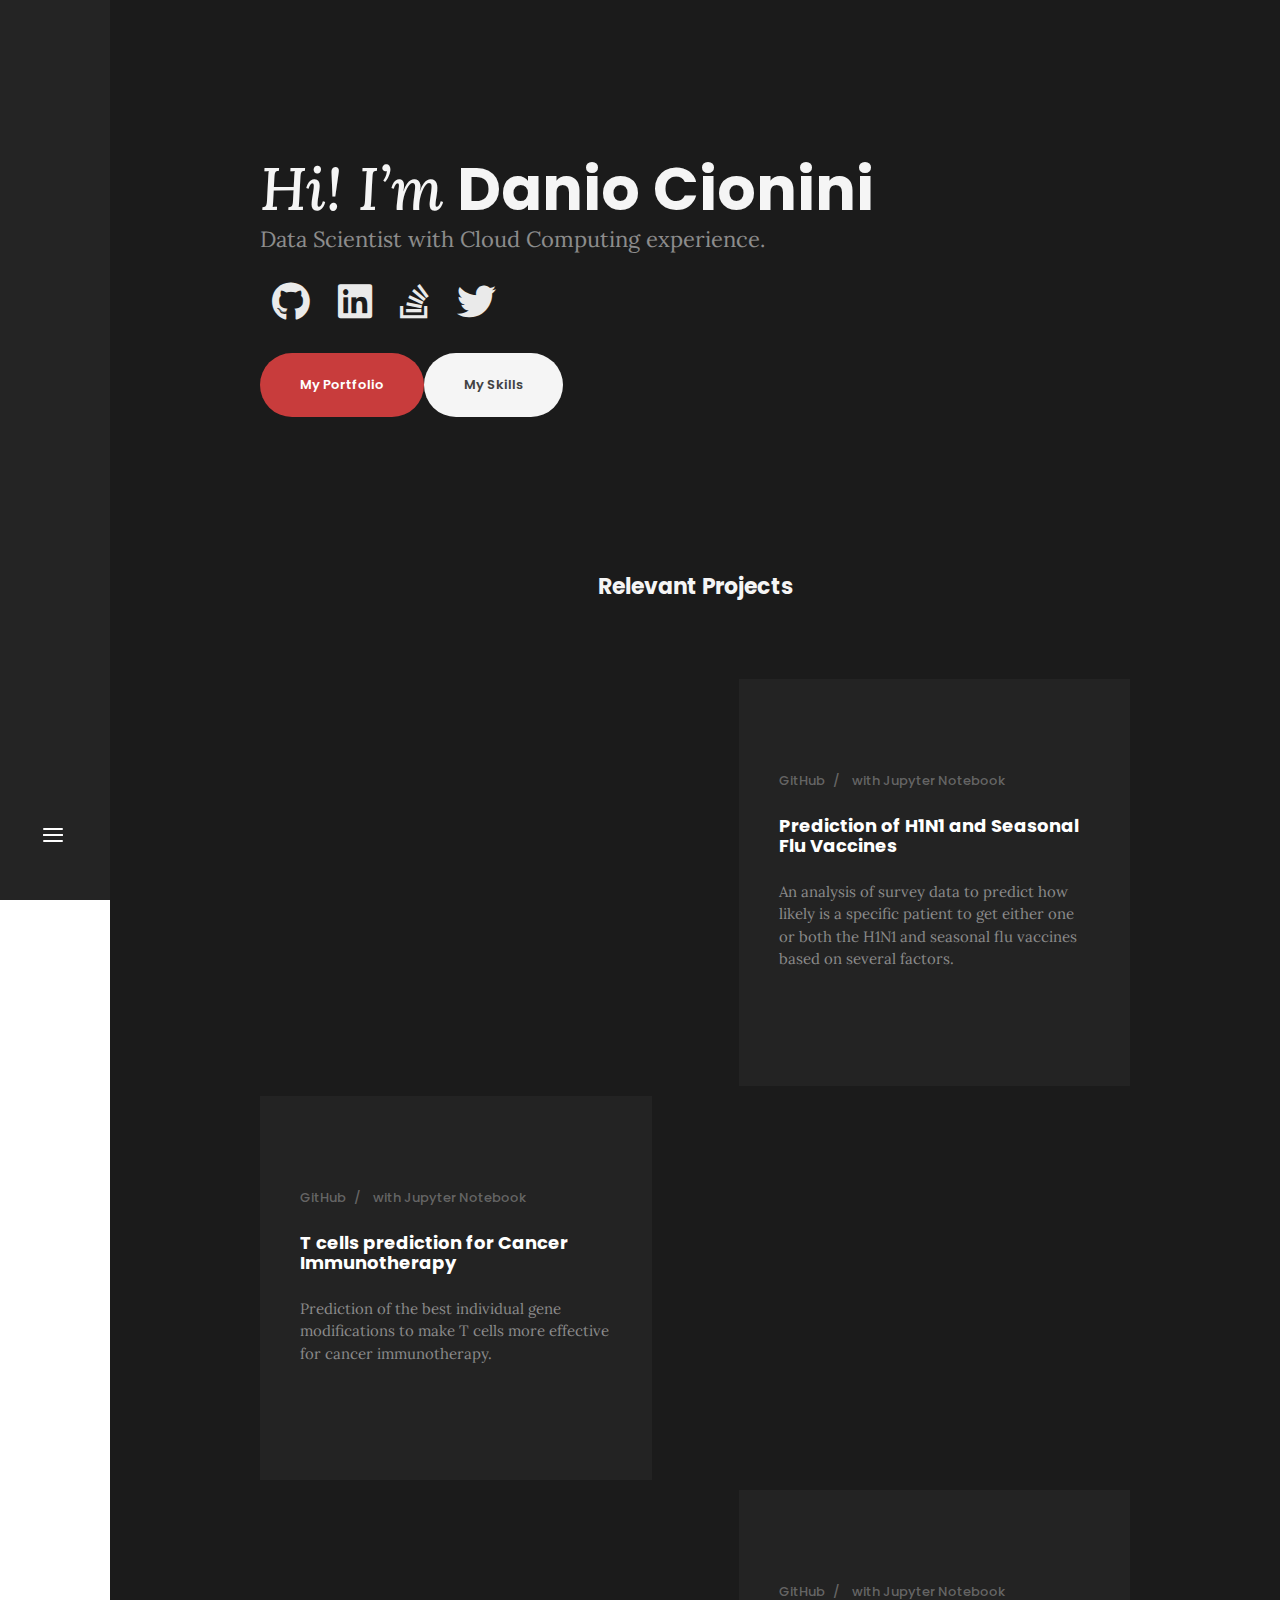
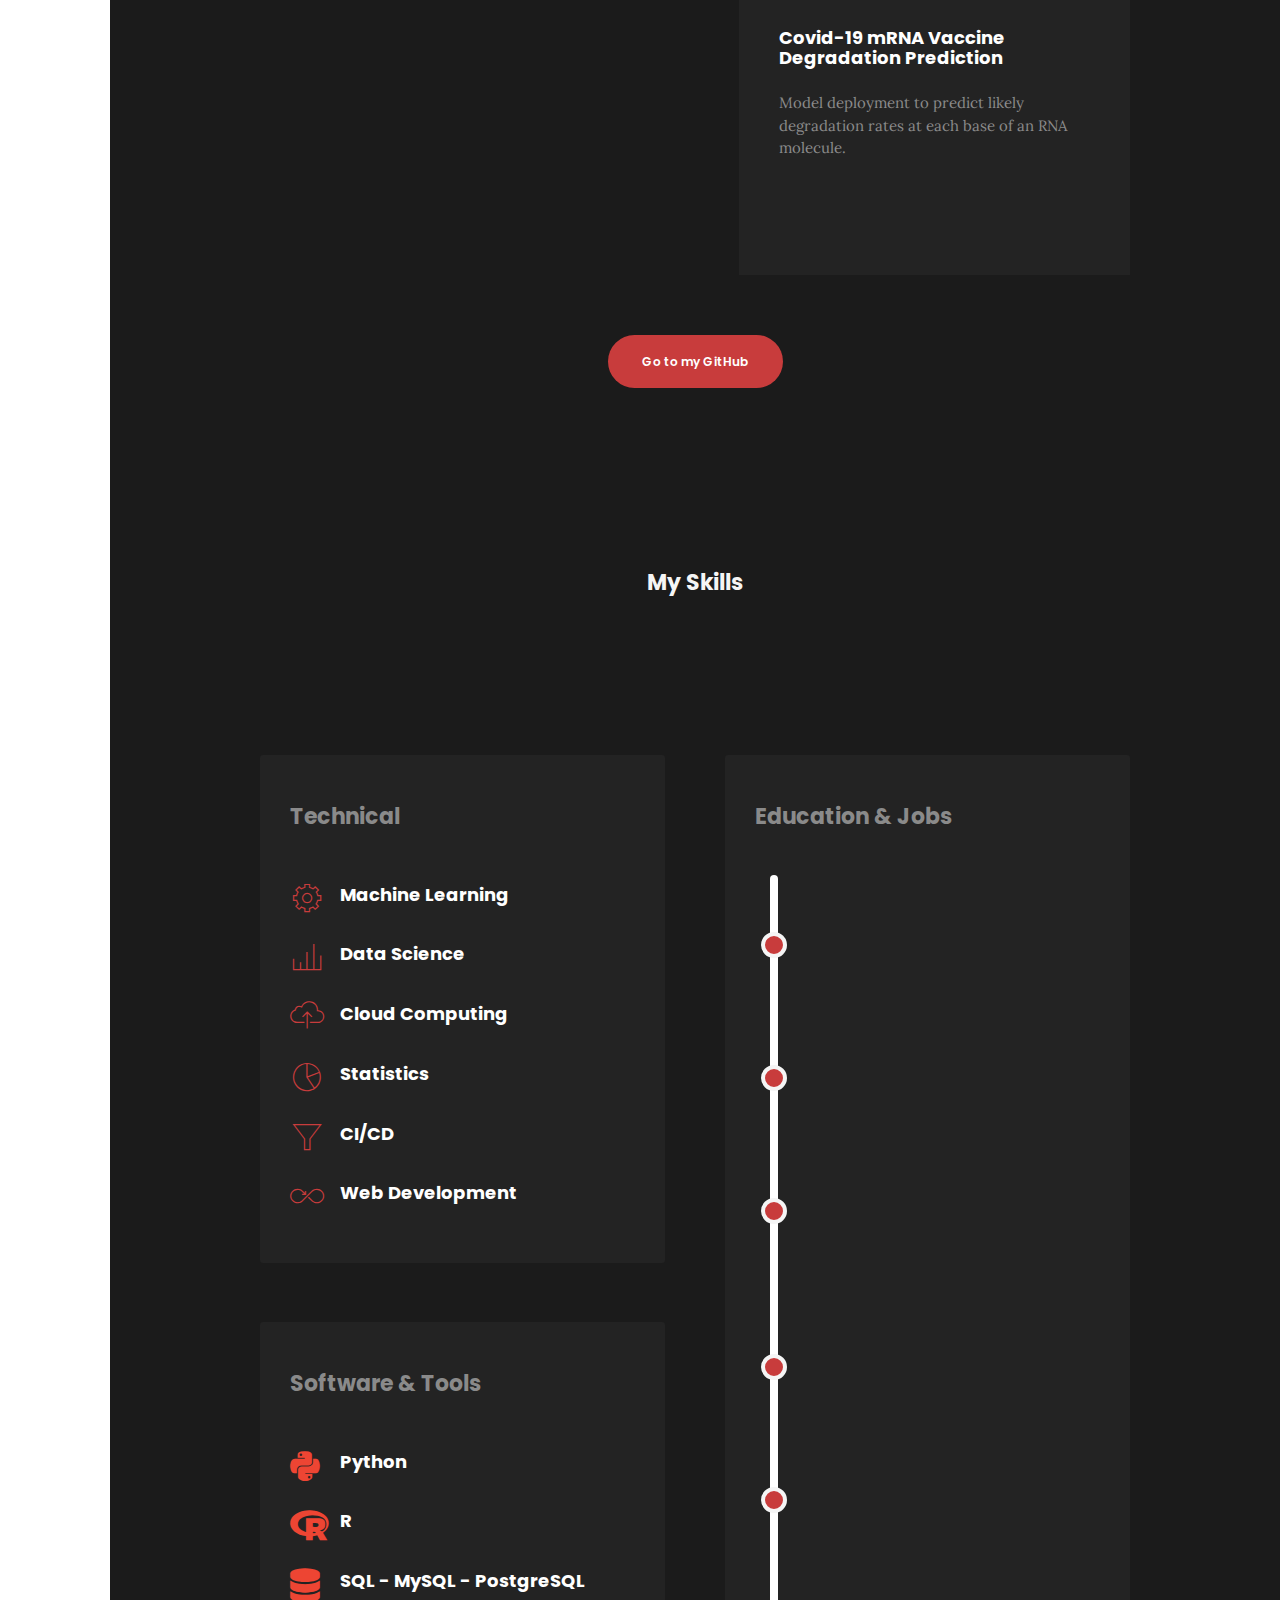
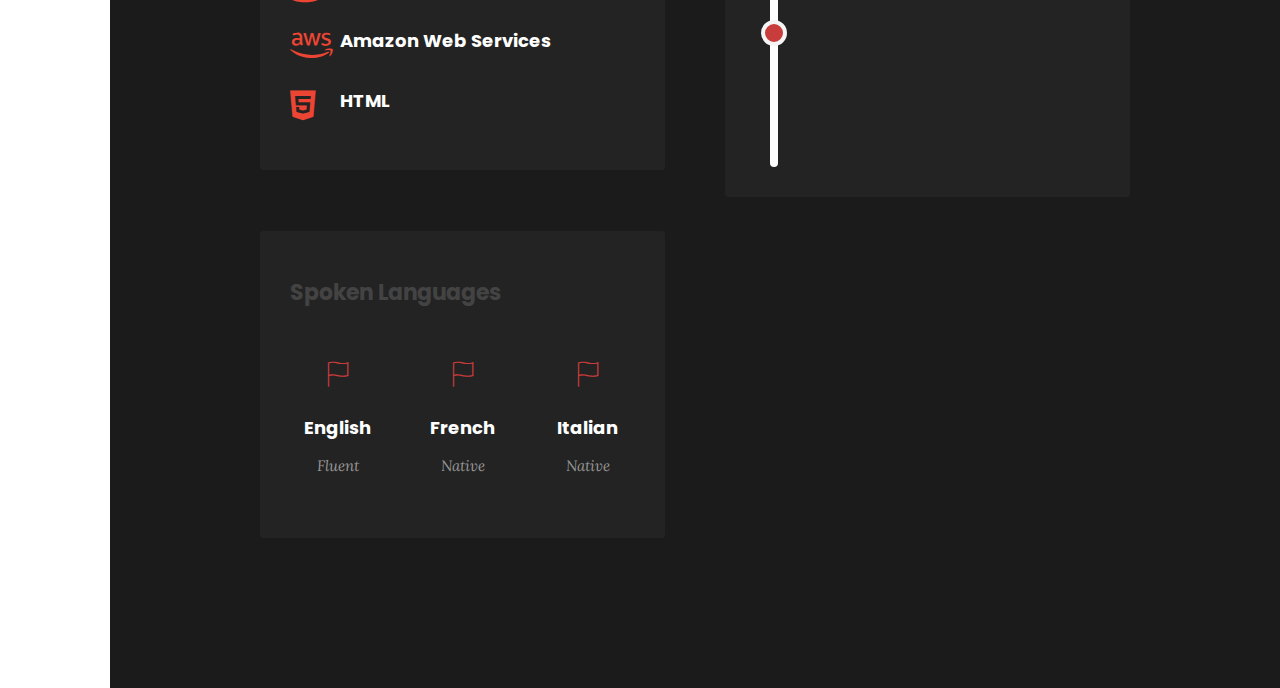
==== index.html @ ed3e4134 "Update index.html" ====
<!DOCTYPE html>
<html lang="en">
<head>

<!-- Meta -->
<meta http-equiv="Content-Type" content="text/html; charset=UTF-8" />
<meta name="viewport" content="width=device-width, initial-scale=1" />

<!-- Title -->
<title>Danio Cionini - Data Scientist Portfolio</title>

<!-- Favicons -->
<link rel="shortcut icon" href="https://cdn3.iconfinder.com/data/icons/linecons-free-vector-icons-pack/32/data-512.png">
<link rel="apple-touch-icon" href="https://cdn3.iconfinder.com/data/icons/linecons-free-vector-icons-pack/32/data-512.png">
<link rel="apple-touch-icon" sizes="76x76" href="https://cdn3.iconfinder.com/data/icons/linecons-free-vector-icons-pack/32/data-512.png">
<link rel="apple-touch-icon" sizes="120x120" href="https://cdn3.iconfinder.com/data/icons/linecons-free-vector-icons-pack/32/data-512.png">
<link rel="apple-touch-icon" sizes="152x152" href="https://cdn3.iconfinder.com/data/icons/linecons-free-vector-icons-pack/32/data-512.png">

<!-- Google Web Fonts -->
<link href="https://fonts.googleapis.com/css?family=Lora:400,400i%7CPoppins:300,400,500,600" rel="stylesheet">

<!-- CSS Styles -->
<link rel="stylesheet" href="assets/css/styles.css" />

<link rel="stylesheet" href="https://cdnjs.cloudflare.com/ajax/libs/font-awesome/6.2.0/css/all.css" />

<!-- CSS Theme -->
<link id="theme" rel="stylesheet" href="assets/css/themes/theme-serif-red.css" />

</head>

<body>

<!-- Loader -->
<div id="page-loader">
    <svg class="loader" width="32px" height="32px" viewBox="0 0 66 66" xmlns="http://www.w3.org/2000/svg"><circle class="circle" fill="none" stroke-width="5" stroke-linecap="round" cx="32" cy="32" r="32"></circle></svg>
</div>
<!-- Loader / End -->

<!-- Header -->
<header id="header" class="header-vertical collapsed dark">

    <!-- Photo -->
    <a href="index-collapsed-dark.html" class="photo">
        <img src="https://avatars.githubusercontent.com/u/85347335?v=4" alt="">
    </a>

    <!-- Navigation -->
    <nav id="main-menu">
        <ul class="nav nav-vertical">
            <li><a href="#latest-posts"><i class="pe-7s-copy-file"></i><span>Portfolio</span></a></li>
            <li><a href="#resume"><i class="pe-7s-ribbon"></i><span>Skills</span></a></li>
            <!-- <li><a href="#portfolio"><i class="pe-7s-monitor"></i><span>Certificates</span></a></li> -->
        </ul>
        <span class="selector"></span>
    </nav>

    <!-- Header Toggle -->
    <a href="#" id="header-toggle" class="nav-toggle"><span><span></span></span></a>

</header>
<!-- Header / End -->

<!-- Content -->
<div id="content">

    <!-- Section - Start -->
    <section id="start" class="section section-sm background-color bg-black">
        
        <div class="container container-custom mt-90" data-local-scroll>
            <h1 class="text-lg mb-0 color text-dark"><em>Hi! I’m</em> Danio Cionini</h1>
            <p class="lead text-muted">Data Scientist with Cloud Computing experience.</p>
            <ul class="nav-icons nav-sm">
                <li><a href="https://github.com/daniocionini" target="_blank"><i class="fab fa-github"></i></a></li>
                <li><a href="https://www.linkedin.com/in/daniocionini/" target="_blank"><i class="fab fa-linkedin"></i></a></li>
                <li><a href="https://stackoverflow.com/users/16124834/d-cio" target="_blank"><i class="fab fa-stack-overflow"></i></a></li>
                <li><a href="https://twitter.com/data_cioninidan" target="_blank"><i class="fab fa-twitter"></i></a></li>
            </ul>
            <a href="#latest-posts" class="btn btn-primary btn-lg">My Portfolio</a><a href="#resume" class="btn btn-link btn-lg btn-light">My Skills</a>
        </div>

    </section>

    <!-- Section - Latest Posts -->
    <section id="latest-posts" class="section background-color bg-black">
        <div class="container container-custom">
            <h3 class="text-center mb-80 text-dark">Relevant Projects</h3>
            <!-- Post / Item -->
            <article class="post item">
                <div class="post-image"><img src="https://camo.githubusercontent.com/f57202ae5f13f471bb6522db1d9cd0557760c2468efa87e41abceeb2613ce286/68747470733a2f2f64726976656e646174612d7075626c69632d6173736574732e73332e616d617a6f6e6177732e636f6d2f666c752d76616363696e652e6a7067" alt=""></div>
                <div class="post-content">
                    <ul class="post-meta">
                        <li>GitHub</li>
                        <li>with Jupyter Notebook</li>
                    </ul>
                    <h4 style="color:white;"><a href="https://github.com/daniocionini/Prediction-Vaccine-H1N1" target="_blank">Prediction of H1N1 and Seasonal Flu Vaccines</a></h4>
                    <p style="color:rgb(138, 138, 138);">An analysis of survey data to predict how likely is a specific patient to get either one or both the H1N1 and seasonal flu vaccines based on several factors.</p>
                </div>
            </article>
            <!-- Post / Item -->
            <article class="post item">
                <div class="post-image"><img src="https://assets.technologynetworks.com/production/dynamic/images/content/365548/t-cells-that-nibble-tumors-help-cancer-evade-the-immune-response-365548-960x540.jpg?cb=11938070" alt=""></div>
                <div class="post-content">
                    <div>
                        <ul class="post-meta">
                            <li>GitHub</li>
                            <li>with Jupyter Notebook</li>
                        </ul>
                        <h4 style="color:white;"><a href="https://github.com/daniocionini/Cancer-Immunotherapy-Data-Science-Challenge" target="_blank">T cells prediction for Cancer Immunotherapy</a></h4>
                        <p style="color:rgb(138, 138, 138);">Prediction of the best individual gene modifications to make T cells more effective for cancer immunotherapy.</p>
                    </div>
                </div>
            </article>
            <!-- Post / Item -->
            <article class="post item">
                <div class="post-image"><img src="https://media.istockphoto.com/id/1297146235/photo/blue-chromosome-dna-and-gradually-glowing-flicker-light-matter-chemical-when-camera-moving.jpg?s=612x612&w=0&k=20&c=yjSdodXRBvtwzOYtQTqetnn3b4wWDNpF6keupxqxric=" alt=""></div>
                <div class="post-content">
                    <ul class="post-meta">
                        <li>GitHub</li>
                        <li>with Jupyter Notebook</li>
                    </ul>
                    <h4 style="color:white;"><a href="https://github.com/daniocionini/mRNA-covid-vaccine-degradation-prediction/blob/main/README.md" target="_blank">Covid-19 mRNA Vaccine Degradation Prediction</a></h4>
                    <p style="color:rgb(138, 138, 138);">Model deployment to predict likely degradation rates at each base of an RNA molecule.</p>
                </div>
            </article>
            <div class="text-center mt-60">
                <a href="https://github.com/daniocionini" class="btn btn-primary" target="_blank">Go to my GitHub</a>
            </div>
        </div>

    </section>
    
    <!-- Section - Resume -->
    <section id="resume" class="section background-color bg-black">
        <h3 class="text-center mb-80 text-dark">My Skills</h3>
        <div class="container container-custom">
            <p class="lead text-muted mb-80"></p>

            <div class="row masonry long-spaces">
                <div class="masonry-sizer col-sm-6 col-xs-12"></div>
                <!-- Specialities -->
                <div class="masonry-item col-sm-6 col-xs-12">
                    <div class="resume-card boxed">
                        <h3 class="title" style="color:rgb(138, 138, 138);">Technical</h3>
                        <!-- Feature -->
                        <div class="feature feature-2">
                            <span class="icon icon-primary"><i class="pe-7s-config"></i></span>
                            <div class="feature-content">
                                <h4 style="color:white;">Machine Learning</h4>
                            </div>
                        </div>
                        <!-- Feature -->
                        <div class="feature feature-2">
                            <span class="icon icon-primary"><i class="pe-7s-graph3"></i></span>
                            <div class="feature-content">
                                <h4 style="color:white;">Data Science</h4>
                            </div>
                        </div>
                        <!-- Feature -->
                        <div class="feature feature-2">
                            <span class="icon icon-primary"><i class="pe-7s-cloud-upload"></i></span>
                            <div class="feature-content">
                                <h4 style="color:white;">Cloud Computing</h4>
                            </div>
                        </div>
                        <!-- Feature -->
                        <div class="feature feature-2">
                            <span class="icon icon-primary"><i class="pe-7s-graph"></i></span>
                            <div class="feature-content">
                                <h4 style="color:white;">Statistics</h4>
                            </div>
                        </div>
                        <!-- Feature -->
                        <div class="feature feature-2">
                            <span class="icon icon-primary"><i class="pe-7s-filter"></i></span>
                            <div class="feature-content">
                                <h4 style="color:white;">CI/CD</h4>
                            </div>
                        </div>
                        <!-- Feature -->
                        <div class="feature feature-2">
                            <span class="icon icon-primary"><i class="pe-7s-loop"></i></span>
                            <div class="feature-content">
                                <h4 style="color:white;">Web Development</h4>
                            </div>
                        </div>
                    </div>
                </div>
       
                <!-- Education & Jobs -->
                <div class="masonry-item col-sm-6 col-xs-12">
                    <div class="resume-card boxed">
                        <h3 class="title" style="color:rgb(138, 138, 138);">Education &amp; Jobs</h3>
                        <div class="timeline">
                            <!-- Event-->
                            <div class="timeline-event animated">
                                <div class="content">
                                    <span class="date" style="color:rgb(138, 138, 138);">04.2023 - Present</span>
                                    <h4 style="color:white">Data Scientist (Intern)</h4>
                                    <span class="caption" style="color:rgb(138, 138, 138);"><a href="https://www.filactech.com/team-filac" target="_blank">Digi.Bio</a></span>
                                </div>
                            </div>
                            <!-- Event-->
                            <div class="timeline-event animated">
                                <div class="content">
                                    <span class="date" style="color:rgb(138, 138, 138);">08.2022 - 02.2023</span>
                                    <h4 style="color:white">Cloud Engineer</h4>
                                    <span class="caption" style="color:rgb(138, 138, 138);"><a href="https://www.filactech.com/team-filac" target="_blank">Filac Technology Srl</a></span>
                                </div>
                            </div>
                            <!-- Event-->
                            <div class="timeline-event animated">
                                <div class="content">
                                    <span class="date" style="color:rgb(138, 138, 138);">05.2021 - Present</span>
                                    <h4 style="color:white">BSc Data Science</h4>
                                    <span class="caption" style="color:rgb(138, 138, 138);"><a href="https://www.lse.ac.uk/" target="_blank">London School of Economics and Political Science</a></span>
                                </div>
                            </div>
                            <!-- Event-->
                            <div class="timeline-event animated">
                                <div class="content">
                                    <span class="date" style="color:rgb(138, 138, 138);">11.2019 - 11.2022</span>
                                    <h4 style="color:white">Data Scientist</h4>
                                    <span class="caption" style="color:rgb(138, 138, 138);"><a href="https://www.giolittiricambiautodepoca.com/it/" target="_blank">Giolitti Auto d'Epoca Srl</a></span>
                                </div>
                            </div>
                            <!-- Event-->
                            <div class="timeline-event animated">
                                <div class="content">
                                    <span class="date" style="color:rgb(138, 138, 138);">05.2018 - 11.2019</span>
                                    <h4 style="color:white">Data Analyst Intern</h4>
                                    <span class="caption" style="color:rgb(138, 138, 138);"><a href="https://www.giolittiricambiautodepoca.com/it/" target="_blank">Giolitti Auto d'Epoca Srl</a></span>
                                </div>
                            </div>
                            <!-- Event-->
                            <div class="timeline-event animated">
                                <div class="content">
                                    <span class="date" style="color:rgb(138, 138, 138);">09.2014 - 04.2016</span>
                                    <h4 style="color:white">BSc Signal Processing</h4>
                                    <span class="caption" style="color:rgb(138, 138, 138);"><a href="https://www.uclan.ac.uk/" target="_blank">University of Central Lancashire</a></span>
                                </div>
                            </div>
                        </div>
                    </div>
                </div>
                <!-- Languages -->
                <div class="masonry-item col-sm-6 col-xs-12">
                    <div class="resume-card boxed">
                        <h3 class="title" style="color:rgb(138, 138, 138);">Software & Tools</h3>
                        <!-- Skill -->
                        <div class="feature feature-2">
                            <ul class="nav-icons nav-sm">
                                <span class="icon icon-python"><i class="fab fa-python"></i></span>
                                <div class="feature-content">
                                    <h4 style="color:white;">Python</h4>
                                </div>
                            </ul>
                        </div>
                        <!-- Skill -->
                        <div class="feature feature-2">
                            <ul class="nav-icons nav-sm">
                                <span class="icon icon-python"><i class="fab fa-r-project"></i></span>
                                <div class="feature-content">
                                    <h4 style="color:white;">R</h4>
                                </div>
                            </ul>
                        </div>
                        <!-- Skill -->
                        <div class="feature feature-2">
                            <ul class="nav-icons nav-sm">
                                <span class="icon icon-python"><i class="fa-solid fa-database"></i></span>
                                <div class="feature-content">
                                    <h4 style="color:white;">SQL - MySQL - PostgreSQL</h4>
                                </div>
                            </ul>
                        </div>
                        <!-- Skill -->
                        <div class="feature feature-2">
                            <ul class="nav-icons nav-sm">
                                <span class="icon icon-python"><i class="fa-brands fa-aws"></i></span>
                                <div class="feature-content">
                                    <h4 style="color:white;">Amazon Web Services</h4>
                                </div>
                            </ul>
                        </div>
                        <!-- Skill -->
                        <div class="feature feature-2">
                            <ul class="nav-icons nav-sm">
                                <span class="icon icon-python"><i class="fa-brands fa-html5"></i></span>
                                <div class="feature-content">
                                    <h4 style="color:white;">HTML</h4>
                                </div>
                            </ul>
                        </div>
                    </div>
                </div>
                <!-- Hobbies -->
                <div class="masonry-item col-sm-6 col-xs-12">
                    <div class="resume-card boxed">
                        <h3 class="title">Spoken Languages</h3>
                        <div class="row">
                            <div class="col-sm-4">
                                <!-- Feature -->
                                <div class="feature feature-1 text-center">
                                    <span class="icon icon-primary"><i class="pe-7s-flag"></i></span>
                                    <h4 style="color:white;">English</h4>
                                    <p style="color: rgb(150, 150, 150);"><i>Fluent</i></p>
                                </div>
                            </div>
                            <div class="col-sm-4">
                                <!-- Feature -->
                                <div class="feature feature-1 text-center">
                                    <span class="icon icon-primary"><i class="pe-7s-flag"></i></span>
                                    <h4 style="color:white;">French</h4>
                                    <p style="color: rgb(150, 150, 150);"><i>Native</i></p>
                                </div>
                            </div>
                            <div class="col-sm-4">
                                <!-- Feature -->
                                <div class="feature feature-1 text-center">
                                    <span class="icon icon-primary"><i class="pe-7s-flag"></i></span>
                                    <h4 style="color:white;">Italian</h4>
                                    <p style="color: rgb(150, 150, 150);"><i>Native</i></p>
                                </div>
                            </div>
                        </div>
                    </div>
                </div>
            </div>
        </div>

    </section>

<!--
    <section id="portfolio" class="section cover bg-black">

        <nav class="filter-bar bg-primary dark">

            <div class="tabs-wrapper">
                <ul class="filter nav nav-tabs" data-filter-list="#works-list">
                    <li class="active"><a href="#" data-filter="*">All Certifications</a></li>
                    <li><a href="#" data-filter=".webdesign">Cloud Computing</a></li>
                    <li><a href="#" data-filter=".mobileApps">Data Science</a></li>
                    <li><a href="#" data-filter=".socialMedia">Machine Learning</a></li>
                </ul>
                <span class="selector"></span>
            </div>
        </nav>


        <div id="works-list" class="filter-list row masonry no-spaces">
            <div class="masonry-sizer col-md-4 col-sm-3 col-xs-12"></div>

            <div class="webdesign masonry-item col-md-4 col-sm-3 col-xs-12">
                <div class="image-box">
                    <div class="image"><a href="https://aws.amazon.com/certification/certified-cloud-practitioner/" data-toggle="ajax-modal"><img src="https://d1.awsstatic.com/training-and-certification/certification-badges/AWS-Certified-Cloud-Practitioner_badge.634f8a21af2e0e956ed8905a72366146ba22b74c.png" alt=""></a></div>
                    <div class="hover">
                        <a href="project-example.html" data-toggle="ajax-modal">
                            <h4 class="mb-0">AWS Certified Cloud Practitioner (CLF-C01)</h4>
                            <span class="text-muted">Amazon Web Services</span>
                        </a>
                    </div>
                </div>
            </div>

            <div class="mobileApps masonry-item col-md-4 col-sm-3 col-xs-12">
                <div class="image-box">
                    <div class="image"><a href="https://drive.google.com/file/d/1yWOmlFhD4Afq3IcU4tYstyFISHsr8rxV/view" data-toggle="ajax-modal"><img src="https://upload.wikimedia.org/wikipedia/en/thumb/b/b7/Stanford_University_seal_2003.svg/1200px-Stanford_University_seal_2003.svg.png" alt=""></a></div>
                    <div class="hover">
                        <a href="project-example.html" data-toggle="ajax-modal">
                            <h4 class="mb-0">Fundamental of Genetics</h4>
                            <span class="text-muted">Stanford University</span>
                        </a>
                    </div>
                </div>
            </div>

            <div class="mobileApps masonry-item col-md-4 col-sm-3 col-xs-12">
                <div class="image-box">
                    <div class="image"><a href="https://online.hbs.edu/verify-certificate?dvid=DPJOSNXG" data-toggle="ajax-modal"><img src="https://upload.wikimedia.org/wikipedia/commons/2/25/Harvard_University_shield.png" alt=""></a></div>
                    <div class="hover">
                        <a href="project-example.html" data-toggle="ajax-modal">
                            <h4 class="mb-0">Business Analytics</h4>
                            <span class="text-muted">Harvard Business School</span>
                        </a>
                    </div>
                </div>
            </div>
        </div>

    </section>
-->
<!-- Mobile Nav Toggle -->
<a href="#" id="vertical-nav-toggle" class="nav-toggle" data-toggle="mobile-nav"><span><span></span></span></a>

<!-- Ajax Modal -->
<div id="ajax-modal"></div>
<!-- Ajax Close -->
<a href="#" class="ajax-close" data-dismiss="ajax-modal"><i class="ti-close"></i></a>
<!-- Ajax Loader -->
<svg id="ajax-loader" class="loader" width="32px" height="32px" viewBox="0 0 66 66" xmlns="http://www.w3.org/2000/svg"><circle class="circle" fill="none" stroke-width="5" stroke-linecap="round" cx="32" cy="32" r="32"></circle></svg>

<!-- JS Libraries -->
<script src="assets/js/jquery-1.12.4.min.js"></script>

<!-- JS Plugins -->
<script src="assets/js/plugins.js"></script>

<!-- JS Core -->
<script src="assets/js/core.js"></script>

<!-- JS Google Map -->
<script src="http://maps.google.com/maps/api/js"></script>

</body>

</html>
---- assets/css/themes/theme-serif-red.css ----
/* -----------------------------------------------------------------------------

Sukces - Neat Personal Resume CV vCard Template

File:			CSS Theme
Version:        1.0
Last change:    15/07/16 
Author:			Suelo 

Table of Contents:

1. Document Setup
2. Basic
3. Header 
-- 3.1 Header Vertical
-- 3.2 Header Vertical RTL
-- 3.3 Header Horizontal
-- 3.4 Header Horizontal RTL
4. Content 
-- 4.1 Blog
-- 4.2 Features
-- 4.3 Media
-- 4.4 Other 
-- 4.5 Sections
-- 4.6 Timeline
5. Elements 
-- 5.1 Accordion
-- 5.2 Ajax Modal
-- 5.3 Buttons
-- 5.4 Backgrounds
-- 5.5 Breadcrumbs
-- 5.6 Contact Popup
-- 5.7 Carousel
-- 5.8 Forms 
-- 5.9 Icons
-- 5.10 Images 
-- 5.11 Labels / Badges
-- 5.12 Loader
-- 5.13 Modals
-- 5.14 Navigations
-- 5.15 Other
-- 5.16 Pagination
-- 5.17 Price Tables
-- 5.18 Progress Bars
-- 5.19 Typography
6. Widgets 
7. Animations 

-------------------------------------------------------------------------------- */
/* ----------------------------------------------------------------------------- */
/* --- 1. SETUP
/* ----------------------------------------------------------------------------- */
body { position: relative; color: #434343; font-size: 15px; font-family: "Lora", Georgia, serif; font-weight: 400; line-height: 1.5; overflow-x: hidden; -webkit-font-smoothing: antialiased; -moz-osx-font-smoothing: grayscale; }

a { color: inherit; -moz-transition: all 0.4s ease-out; -o-transition: all 0.4s ease-out; -webkit-transition: all 0.4s ease-out; transition: all 0.4s ease-out; }

a:hover, a:focus { text-decoration: none; color: inherit; }

textarea:focus, input:focus, a:focus, a:visited, *:focus { outline: none; }

iframe { border: none; }

img { max-width: 100%; height: auto; -webkit-backface-visibility: hidden; }

/* ---------------------------------------------------------------------------- */
/* --- 2. BASICS
/* ----------------------------------------------------------------------------- */
.relative { position: relative; z-index: 2; }

.block { display: block; }

.dark { color: #fff; }

.mt-0 { margin-top: 0px !important; }

.mt-5 { margin-top: 5px !important; }

.mt-10 { margin-top: 10px !important; }

.mt-15 { margin-top: 15px !important; }

.mt-20 { margin-top: 20px !important; }

.mt-25 { margin-top: 25px !important; }

.mt-30 { margin-top: 30px !important; }

.mt-35 { margin-top: 35px !important; }

.mt-40 { margin-top: 40px !important; }

.mt-45 { margin-top: 45px !important; }

.mt-50 { margin-top: 50px !important; }

.mt-55 { margin-top: 55px !important; }

.mt-60 { margin-top: 60px !important; }

.mt-65 { margin-top: 65px !important; }

.mt-70 { margin-top: 70px !important; }

.mt-75 { margin-top: 75px !important; }

.mt-80 { margin-top: 80px !important; }

.mt-85 { margin-top: 85px !important; }

.mt-90 { margin-top: 90px !important; }

.mt-95 { margin-top: 95px !important; }

.mt-100 { margin-top: 100px !important; }

.mt-105 { margin-top: 105px !important; }

.mt-110 { margin-top: 110px !important; }

.mt-115 { margin-top: 115px !important; }

.mt-120 { margin-top: 120px !important; }

.mt-125 { margin-top: 125px !important; }

.mt-130 { margin-top: 130px !important; }

.mt-135 { margin-top: 135px !important; }

.mt-140 { margin-top: 140px !important; }

.mt-145 { margin-top: 145px !important; }

.mt-150 { margin-top: 150px !important; }

.mt-155 { margin-top: 155px !important; }

.mt-160 { margin-top: 160px !important; }

.mt-165 { margin-top: 165px !important; }

.mt-170 { margin-top: 170px !important; }

.mt-175 { margin-top: 175px !important; }

.mt-180 { margin-top: 180px !important; }

.mt-185 { margin-top: 185px !important; }

.mt-190 { margin-top: 190px !important; }

.mt-195 { margin-top: 195px !important; }

.mt-200 { margin-top: 200px !important; }

.mr-0 { margin-right: 0px !important; }

.mr-5 { margin-right: 5px !important; }

.mr-10 { margin-right: 10px !important; }

.mr-15 { margin-right: 15px !important; }

.mr-20 { margin-right: 20px !important; }

.mr-25 { margin-right: 25px !important; }

.mr-30 { margin-right: 30px !important; }

.mr-35 { margin-right: 35px !important; }

.mr-40 { margin-right: 40px !important; }

.mr-45 { margin-right: 45px !important; }

.mr-50 { margin-right: 50px !important; }

.mr-55 { margin-right: 55px !important; }

.mr-60 { margin-right: 60px !important; }

.mr-65 { margin-right: 65px !important; }

.mr-70 { margin-right: 70px !important; }

.mr-75 { margin-right: 75px !important; }

.mr-80 { margin-right: 80px !important; }

.mr-85 { margin-right: 85px !important; }

.mr-90 { margin-right: 90px !important; }

.mr-95 { margin-right: 95px !important; }

.mr-100 { margin-right: 100px !important; }

.mr-105 { margin-right: 105px !important; }

.mr-110 { margin-right: 110px !important; }

.mr-115 { margin-right: 115px !important; }

.mr-120 { margin-right: 120px !important; }

.mr-125 { margin-right: 125px !important; }

.mr-130 { margin-right: 130px !important; }

.mr-135 { margin-right: 135px !important; }

.mr-140 { margin-right: 140px !important; }

.mr-145 { margin-right: 145px !important; }

.mr-150 { margin-right: 150px !important; }

.mr-155 { margin-right: 155px !important; }

.mr-160 { margin-right: 160px !important; }

.mr-165 { margin-right: 165px !important; }

.mr-170 { margin-right: 170px !important; }

.mr-175 { margin-right: 175px !important; }

.mr-180 { margin-right: 180px !important; }

.mr-185 { margin-right: 185px !important; }

.mr-190 { margin-right: 190px !important; }

.mr-195 { margin-right: 195px !important; }

.mr-200 { margin-right: 200px !important; }

.mb-0 { margin-bottom: 0px !important; }

.mb-5 { margin-bottom: 5px !important; }

.mb-10 { margin-bottom: 10px !important; }

.mb-15 { margin-bottom: 15px !important; }

.mb-20 { margin-bottom: 20px !important; }

.mb-25 { margin-bottom: 25px !important; }

.mb-30 { margin-bottom: 30px !important; }

.mb-35 { margin-bottom: 35px !important; }

.mb-40 { margin-bottom: 40px !important; }

.mb-45 { margin-bottom: 45px !important; }

.mb-50 { margin-bottom: 50px !important; }

.mb-55 { margin-bottom: 55px !important; }

.mb-60 { margin-bottom: 60px !important; }

.mb-65 { margin-bottom: 65px !important; }

.mb-70 { margin-bottom: 70px !important; }

.mb-75 { margin-bottom: 75px !important; }

.mb-80 { margin-bottom: 80px !important; }

.mb-85 { margin-bottom: 85px !important; }

.mb-90 { margin-bottom: 90px !important; }

.mb-95 { margin-bottom: 95px !important; }

.mb-100 { margin-bottom: 100px !important; }

.mb-105 { margin-bottom: 105px !important; }

.mb-110 { margin-bottom: 110px !important; }

.mb-115 { margin-bottom: 115px !important; }

.mb-120 { margin-bottom: 120px !important; }

.mb-125 { margin-bottom: 125px !important; }

.mb-130 { margin-bottom: 130px !important; }

.mb-135 { margin-bottom: 135px !important; }

.mb-140 { margin-bottom: 140px !important; }

.mb-145 { margin-bottom: 145px !important; }

.mb-150 { margin-bottom: 150px !important; }

.mb-155 { margin-bottom: 155px !important; }

.mb-160 { margin-bottom: 160px !important; }

.mb-165 { margin-bottom: 165px !important; }

.mb-170 { margin-bottom: 170px !important; }

.mb-175 { margin-bottom: 175px !important; }

.mb-180 { margin-bottom: 180px !important; }

.mb-185 { margin-bottom: 185px !important; }

.mb-190 { margin-bottom: 190px !important; }

.mb-195 { margin-bottom: 195px !important; }

.mb-200 { margin-bottom: 200px !important; }

.ml-0 { margin-left: 0px !important; }

.ml-5 { margin-left: 5px !important; }

.ml-10 { margin-left: 10px !important; }

.ml-15 { margin-left: 15px !important; }

.ml-20 { margin-left: 20px !important; }

.ml-25 { margin-left: 25px !important; }

.ml-30 { margin-left: 30px !important; }

.ml-35 { margin-left: 35px !important; }

.ml-40 { margin-left: 40px !important; }

.ml-45 { margin-left: 45px !important; }

.ml-50 { margin-left: 50px !important; }

.ml-55 { margin-left: 55px !important; }

.ml-60 { margin-left: 60px !important; }

.ml-65 { margin-left: 65px !important; }

.ml-70 { margin-left: 70px !important; }

.ml-75 { margin-left: 75px !important; }

.ml-80 { margin-left: 80px !important; }

.ml-85 { margin-left: 85px !important; }

.ml-90 { margin-left: 90px !important; }

.ml-95 { margin-left: 95px !important; }

.ml-100 { margin-left: 100px !important; }

.ml-105 { margin-left: 105px !important; }

.ml-110 { margin-left: 110px !important; }

.ml-115 { margin-left: 115px !important; }

.ml-120 { margin-left: 120px !important; }

.ml-125 { margin-left: 125px !important; }

.ml-130 { margin-left: 130px !important; }

.ml-135 { margin-left: 135px !important; }

.ml-140 { margin-left: 140px !important; }

.ml-145 { margin-left: 145px !important; }

.ml-150 { margin-left: 150px !important; }

.ml-155 { margin-left: 155px !important; }

.ml-160 { margin-left: 160px !important; }

.ml-165 { margin-left: 165px !important; }

.ml-170 { margin-left: 170px !important; }

.ml-175 { margin-left: 175px !important; }

.ml-180 { margin-left: 180px !important; }

.ml-185 { margin-left: 185px !important; }

.ml-190 { margin-left: 190px !important; }

.ml-195 { margin-left: 195px !important; }

.ml-200 { margin-left: 200px !important; }

.m-0 { margin: 0px !important; }

.m-5 { margin: 5px !important; }

.m-10 { margin: 10px !important; }

.m-15 { margin: 15px !important; }

.m-20 { margin: 20px !important; }

.m-25 { margin: 25px !important; }

.m-30 { margin: 30px !important; }

.m-35 { margin: 35px !important; }

.m-40 { margin: 40px !important; }

.m-45 { margin: 45px !important; }

.m-50 { margin: 50px !important; }

.m-55 { margin: 55px !important; }

.m-60 { margin: 60px !important; }

.m-65 { margin: 65px !important; }

.m-70 { margin: 70px !important; }

.m-75 { margin: 75px !important; }

.m-80 { margin: 80px !important; }

.m-85 { margin: 85px !important; }

.m-90 { margin: 90px !important; }

.m-95 { margin: 95px !important; }

.m-100 { margin: 100px !important; }

.m-105 { margin: 105px !important; }

.m-110 { margin: 110px !important; }

.m-115 { margin: 115px !important; }

.m-120 { margin: 120px !important; }

.m-125 { margin: 125px !important; }

.m-130 { margin: 130px !important; }

.m-135 { margin: 135px !important; }

.m-140 { margin: 140px !important; }

.m-145 { margin: 145px !important; }

.m-150 { margin: 150px !important; }

.m-155 { margin: 155px !important; }

.m-160 { margin: 160px !important; }

.m-165 { margin: 165px !important; }

.m-170 { margin: 170px !important; }

.m-175 { margin: 175px !important; }

.m-180 { margin: 180px !important; }

.m-185 { margin: 185px !important; }

.m-190 { margin: 190px !important; }

.m-195 { margin: 195px !important; }

.m-200 { margin: 200px !important; }

.pt-0 { padding-top: 0px !important; }

.pt-5 { padding-top: 5px !important; }

.pt-10 { padding-top: 10px !important; }

.pt-15 { padding-top: 15px !important; }

.pt-20 { padding-top: 20px !important; }

.pt-25 { padding-top: 25px !important; }

.pt-30 { padding-top: 30px !important; }

.pt-35 { padding-top: 35px !important; }

.pt-40 { padding-top: 40px !important; }

.pt-45 { padding-top: 45px !important; }

.pt-50 { padding-top: 50px !important; }

.pt-55 { padding-top: 55px !important; }

.pt-60 { padding-top: 60px !important; }

.pt-65 { padding-top: 65px !important; }

.pt-70 { padding-top: 70px !important; }

.pt-75 { padding-top: 75px !important; }

.pt-80 { padding-top: 80px !important; }

.pt-85 { padding-top: 85px !important; }

.pt-90 { padding-top: 90px !important; }

.pt-95 { padding-top: 95px !important; }

.pt-100 { padding-top: 100px !important; }

.pt-105 { padding-top: 105px !important; }

.pt-110 { padding-top: 110px !important; }

.pt-115 { padding-top: 115px !important; }

.pt-120 { padding-top: 120px !important; }

.pt-125 { padding-top: 125px !important; }

.pt-130 { padding-top: 130px !important; }

.pt-135 { padding-top: 135px !important; }

.pt-140 { padding-top: 140px !important; }

.pt-145 { padding-top: 145px !important; }

.pt-150 { padding-top: 150px !important; }

.pt-155 { padding-top: 155px !important; }

.pt-160 { padding-top: 160px !important; }

.pt-165 { padding-top: 165px !important; }

.pt-170 { padding-top: 170px !important; }

.pt-175 { padding-top: 175px !important; }

.pt-180 { padding-top: 180px !important; }

.pt-185 { padding-top: 185px !important; }

.pt-190 { padding-top: 190px !important; }

.pt-195 { padding-top: 195px !important; }

.pt-200 { padding-top: 200px !important; }

.pr-0 { padding-right: 0px !important; }

.pr-5 { padding-right: 5px !important; }

.pr-10 { padding-right: 10px !important; }

.pr-15 { padding-right: 15px !important; }

.pr-20 { padding-right: 20px !important; }

.pr-25 { padding-right: 25px !important; }

.pr-30 { padding-right: 30px !important; }

.pr-35 { padding-right: 35px !important; }

.pr-40 { padding-right: 40px !important; }

.pr-45 { padding-right: 45px !important; }

.pr-50 { padding-right: 50px !important; }

.pr-55 { padding-right: 55px !important; }

.pr-60 { padding-right: 60px !important; }

.pr-65 { padding-right: 65px !important; }

.pr-70 { padding-right: 70px !important; }

.pr-75 { padding-right: 75px !important; }

.pr-80 { padding-right: 80px !important; }

.pr-85 { padding-right: 85px !important; }

.pr-90 { padding-right: 90px !important; }

.pr-95 { padding-right: 95px !important; }

.pr-100 { padding-right: 100px !important; }

.pr-105 { padding-right: 105px !important; }

.pr-110 { padding-right: 110px !important; }

.pr-115 { padding-right: 115px !important; }

.pr-120 { padding-right: 120px !important; }

.pr-125 { padding-right: 125px !important; }

.pr-130 { padding-right: 130px !important; }

.pr-135 { padding-right: 135px !important; }

.pr-140 { padding-right: 140px !important; }

.pr-145 { padding-right: 145px !important; }

.pr-150 { padding-right: 150px !important; }

.pr-155 { padding-right: 155px !important; }

.pr-160 { padding-right: 160px !important; }

.pr-165 { padding-right: 165px !important; }

.pr-170 { padding-right: 170px !important; }

.pr-175 { padding-right: 175px !important; }

.pr-180 { padding-right: 180px !important; }

.pr-185 { padding-right: 185px !important; }

.pr-190 { padding-right: 190px !important; }

.pr-195 { padding-right: 195px !important; }

.pr-200 { padding-right: 200px !important; }

.pb-0 { padding-bottom: 0px !important; }

.pb-5 { padding-bottom: 5px !important; }

.pb-10 { padding-bottom: 10px !important; }

.pb-15 { padding-bottom: 15px !important; }

.pb-20 { padding-bottom: 20px !important; }

.pb-25 { padding-bottom: 25px !important; }

.pb-30 { padding-bottom: 30px !important; }

.pb-35 { padding-bottom: 35px !important; }

.pb-40 { padding-bottom: 40px !important; }

.pb-45 { padding-bottom: 45px !important; }

.pb-50 { padding-bottom: 50px !important; }

.pb-55 { padding-bottom: 55px !important; }

.pb-60 { padding-bottom: 60px !important; }

.pb-65 { padding-bottom: 65px !important; }

.pb-70 { padding-bottom: 70px !important; }

.pb-75 { padding-bottom: 75px !important; }

.pb-80 { padding-bottom: 80px !important; }

.pb-85 { padding-bottom: 85px !important; }

.pb-90 { padding-bottom: 90px !important; }

.pb-95 { padding-bottom: 95px !important; }

.pb-100 { padding-bottom: 100px !important; }

.pb-105 { padding-bottom: 105px !important; }

.pb-110 { padding-bottom: 110px !important; }

.pb-115 { padding-bottom: 115px !important; }

.pb-120 { padding-bottom: 120px !important; }

.pb-125 { padding-bottom: 125px !important; }

.pb-130 { padding-bottom: 130px !important; }

.pb-135 { padding-bottom: 135px !important; }

.pb-140 { padding-bottom: 140px !important; }

.pb-145 { padding-bottom: 145px !important; }

.pb-150 { padding-bottom: 150px !important; }

.pb-155 { padding-bottom: 155px !important; }

.pb-160 { padding-bottom: 160px !important; }

.pb-165 { padding-bottom: 165px !important; }

.pb-170 { padding-bottom: 170px !important; }

.pb-175 { padding-bottom: 175px !important; }

.pb-180 { padding-bottom: 180px !important; }

.pb-185 { padding-bottom: 185px !important; }

.pb-190 { padding-bottom: 190px !important; }

.pb-195 { padding-bottom: 195px !important; }

.pb-200 { padding-bottom: 200px !important; }

.pl-0 { padding-left: 0px !important; }

.pl-5 { padding-left: 5px !important; }

.pl-10 { padding-left: 10px !important; }

.pl-15 { padding-left: 15px !important; }

.pl-20 { padding-left: 20px !important; }

.pl-25 { padding-left: 25px !important; }

.pl-30 { padding-left: 30px !important; }

.pl-35 { padding-left: 35px !important; }

.pl-40 { padding-left: 40px !important; }

.pl-45 { padding-left: 45px !important; }

.pl-50 { padding-left: 50px !important; }

.pl-55 { padding-left: 55px !important; }

.pl-60 { padding-left: 60px !important; }

.pl-65 { padding-left: 65px !important; }

.pl-70 { padding-left: 70px !important; }

.pl-75 { padding-left: 75px !important; }

.pl-80 { padding-left: 80px !important; }

.pl-85 { padding-left: 85px !important; }

.pl-90 { padding-left: 90px !important; }

.pl-95 { padding-left: 95px !important; }

.pl-100 { padding-left: 100px !important; }

.pl-105 { padding-left: 105px !important; }

.pl-110 { padding-left: 110px !important; }

.pl-115 { padding-left: 115px !important; }

.pl-120 { padding-left: 120px !important; }

.pl-125 { padding-left: 125px !important; }

.pl-130 { padding-left: 130px !important; }

.pl-135 { padding-left: 135px !important; }

.pl-140 { padding-left: 140px !important; }

.pl-145 { padding-left: 145px !important; }

.pl-150 { padding-left: 150px !important; }

.pl-155 { padding-left: 155px !important; }

.pl-160 { padding-left: 160px !important; }

.pl-165 { padding-left: 165px !important; }

.pl-170 { padding-left: 170px !important; }

.pl-175 { padding-left: 175px !important; }

.pl-180 { padding-left: 180px !important; }

.pl-185 { padding-left: 185px !important; }

.pl-190 { padding-left: 190px !important; }

.pl-195 { padding-left: 195px !important; }

.pl-200 { padding-left: 200px !important; }

.p-0 { padding: 0px !important; }

.p-5 { padding: 5px !important; }

.p-10 { padding: 10px !important; }

.p-15 { padding: 15px !important; }

.p-20 { padding: 20px !important; }

.p-25 { padding: 25px !important; }

.p-30 { padding: 30px !important; }

.p-35 { padding: 35px !important; }

.p-40 { padding: 40px !important; }

.p-45 { padding: 45px !important; }

.p-50 { padding: 50px !important; }

.p-55 { padding: 55px !important; }

.p-60 { padding: 60px !important; }

.p-65 { padding: 65px !important; }

.p-70 { padding: 70px !important; }

.p-75 { padding: 75px !important; }

.p-80 { padding: 80px !important; }

.p-85 { padding: 85px !important; }

.p-90 { padding: 90px !important; }

.p-95 { padding: 95px !important; }

.p-100 { padding: 100px !important; }

.p-105 { padding: 105px !important; }

.p-110 { padding: 110px !important; }

.p-115 { padding: 115px !important; }

.p-120 { padding: 120px !important; }

.p-125 { padding: 125px !important; }

.p-130 { padding: 130px !important; }

.p-135 { padding: 135px !important; }

.p-140 { padding: 140px !important; }

.p-145 { padding: 145px !important; }

.p-150 { padding: 150px !important; }

.p-155 { padding: 155px !important; }

.p-160 { padding: 160px !important; }

.p-165 { padding: 165px !important; }

.p-170 { padding: 170px !important; }

.p-175 { padding: 175px !important; }

.p-180 { padding: 180px !important; }

.p-185 { padding: 185px !important; }

.p-190 { padding: 190px !important; }

.p-195 { padding: 195px !important; }

.p-200 { padding: 200px !important; }

.h-100 { height: 100px; }

.h-200 { height: 200px; }

.h-300 { height: 300px; }

.h-400 { height: 400px; }

.h-500 { height: 500px; }

.h-600 { height: 600px; }

.h-700 { height: 700px; }

.h-800 { height: 800px; }

.h-900 { height: 900px; }

.h-sm { height: 40vh; }

.h-md { height: 60vh; }

.h-lg { height: 80vh; }

.fullheight { height: 100vh; }

.min-fullheight { min-height: 100vh; }

.sep-line { position: relative; z-index: 1; display: block; height: 1px; border: none; margin: 40px 0; background: rgba(0, 0, 0, 0.05); }

.font-secondary { font-family: "Poppins", Helvetica, Arial, sans-serif; }

.border { border: 1px solid rgba(0, 0, 0, 0.1); }

.dark .border { border: 1px solid rgba(255, 255, 255, 0.1); }

.border-top { border-top: 1px solid rgba(0, 0, 0, 0.1); }

.dark .border-top, .dark.border-top { border-top: 1px solid rgba(255, 255, 255, 0.1); }

.border-bottom { border-bottom: 1px solid rgba(0, 0, 0, 0.1); }

.dark .border-bottom, .dark.border-bottom { border-bottom: 1px solid rgba(255, 255, 255, 0.1); }

.dark .sep-line { background: rgba(255, 255, 255, 0.2); }

.v-center { position: relative; top: 50%; -moz-transform: translate3d(0, -50%, 0); -webkit-transform: translate3d(0, -50%, 0); transform: translate3d(0, -50%, 0); -moz-transition: all 0.3s ease-out; -o-transition: all 0.3s ease-out; -webkit-transition: all 0.3s ease-out; transition: all 0.3s ease-out; }

.v-bottom { position: relative; top: 95%; -moz-transform: translate3d(0, -100%, 0); -webkit-transform: translate3d(0, -100%, 0); transform: translate3d(0, -100%, 0); -moz-transition: all 0.3s ease-out; -o-transition: all 0.3s ease-out; -webkit-transition: all 0.3s ease-out; transition: all 0.3s ease-out; }

.v-center-items { display: -webkit-flex; display: -moz-flex; display: -ms-flexbox; display: flex; -webkit-align-items: center; align-items: center; -webkit-flex-direction: row; flex-direction: row; }

.animated { visibility: hidden; }

.animated.visible { visibility: visible; }

.animate-hover { -moz-animation-fill-mode: both; -webkit-animation-fill-mode: both; animation-fill-mode: both; }

.mobile .hidden-mobile { display: none; }

.shadow { -moz-box-shadow: 1px 1px 20px 0px rgba(0, 0, 0, 0.2); -webkit-box-shadow: 1px 1px 20px 0px rgba(0, 0, 0, 0.2); box-shadow: 1px 1px 20px 0px rgba(0, 0, 0, 0.2); }

.container { position: relative; }

.container-custom { width: 900px; }
@media only screen and (max-width: 1199px) { .container-custom { width: auto; margin-left: 30px; margin-right: 30px; } }
@media only screen and (max-width: 767px) { .container-custom { margin-left: 0px; margin-right: 0px; } }

.row.no-spaces { margin-left: 0; margin-right: 0; }

.row.no-spaces > *[class^='col'], .row.no-spaces > *[class*=' col'] { padding-left: 0; padding-right: 0; }

.row.long-spaces { margin-left: -30px; margin-right: -30px; }

.row.long-spaces > *[class^='col'], .row.long-spaces > *[class*=' col'] { padding-left: 30px; padding-right: 30px; }

html.locked-scrolling, html.locked-scrolling body { height: 100%; overflow: hidden; }

@media only screen and (max-width: 991px) { .v-center-items { display: block; }
  .v-center { top: auto; -moz-transform: translate3d(0, 0, 0); -webkit-transform: translate3d(0, 0, 0); transform: translate3d(0, 0, 0); }
  .v-bottom { top: auto; -moz-transform: translate3d(0, 0, 0); -webkit-transform: translate3d(0, 0, 0); transform: translate3d(0, 0, 0); }
  .h-sm, .h-md, .h-lg, .fullheight { height: auto; } }
html[dir="rtl"] .text-left { text-align: right; }
html[dir="rtl"] .text-right { text-align: left; }

/* ---------------------------------------------------------------------------- */
/* --- 3. HEADER
/* ----------------------------------------------------------------------------- */
#header { position: fixed; z-index: 888; font-family: "Poppins", Helvetica, Arial, sans-serif; }
#header.dark { background-color: #242424; color: #fff; }
#header.light { background-color: #fff; color: #434343; -moz-box-shadow: 5px 5px 40px 0px rgba(0, 0, 0, 0.06); -webkit-box-shadow: 5px 5px 40px 0px rgba(0, 0, 0, 0.06); box-shadow: 5px 5px 40px 0px rgba(0, 0, 0, 0.06); }

/* 3.1 Header Vertical
----------------------------------------------------------*/
#header.header-vertical { width: 260px; height: 100vh; overflow: auto; -moz-transition: all 0.4s ease-out; -o-transition: all 0.4s ease-out; -webkit-transition: all 0.4s ease-out; transition: all 0.4s ease-out; }
@media only screen and (min-width: 1500px) { #header.header-vertical { width: 300px; } }
@media only screen and (max-width: 991px) { #header.header-vertical { -moz-transform: translateX(-100%); -ms-transform: translateX(-100%); -webkit-transform: translateX(-100%); transform: translateX(-100%); visibility: hidden; display: block; } }
#header.header-vertical + #content { margin-left: 260px; }
@media only screen and (min-width: 1500px) { #header.header-vertical + #content { margin-left: 300px; } }
@media only screen and (max-width: 991px) { #header.header-vertical + #content { margin-left: 0px; } }
#header.header-vertical .logo { background-color: #c83c3c; color: #fff; padding: 90px 35px; border-bottom: 1px solid rgba(255, 255, 255, 0.1); text-align: right; display: block; }
#header.header-vertical .logo h1 { font-size: 36px; margin-bottom: 10px; }
#header.header-vertical .logo h4 { font-family: "Lora", Georgia, serif; font-weight: 100; color: rgba(255, 255, 255, 0.5); line-height: 1.3; }
#header.header-vertical #main-menu { position: relative; }
#header.header-vertical #main-menu .selector { position: absolute; top: 0; left: 0; right: 0; background-color: #c83c3c; z-index: 1; -moz-transition: all 0.3s ease-out; -o-transition: all 0.3s ease-out; -webkit-transition: all 0.3s ease-out; transition: all 0.3s ease-out; }
#header.header-vertical #main-menu .nav-vertical { position: relative; z-index: 2; }
#header.header-vertical .bottom { position: absolute; bottom: 0; left: 0; right: 0; padding: 20px 10px; }
@media only screen and (max-height: 700px) { #header.header-vertical .bottom { position: relative; } }
#header.header-vertical #header-toggle { display: none; }
#header.header-vertical.collapsed { width: 110px; }
@media only screen and (max-width: 991px) { #header.header-vertical.collapsed { width: 260px; } }
#header.header-vertical.collapsed + #content { margin-left: 110px; -moz-transition: all 0.4s ease-out; -o-transition: all 0.4s ease-out; -webkit-transition: all 0.4s ease-out; transition: all 0.4s ease-out; }
@media only screen and (max-width: 991px) { #header.header-vertical.collapsed + #content { margin-left: 0; } }
#header.header-vertical.collapsed #main-menu { visibility: hidden; filter: progid:DXImageTransform.Microsoft.Alpha(Opacity=0); opacity: 0; -moz-transition: all 0.3s ease-out; -o-transition: all 0.3s ease-out; -webkit-transition: all 0.3s ease-out; transition: all 0.3s ease-out; }
@media only screen and (max-width: 991px) { #header.header-vertical.collapsed #main-menu { visibility: visible; opacity: 1; } }
#header.header-vertical.collapsed .bottom { display: none; }
@media only screen and (max-width: 991px) { #header.header-vertical.collapsed .bottom { display: block; } }
#header.header-vertical.collapsed #header-toggle { position: absolute; bottom: 40px; left: 54px; -moz-transform: translate3d(-50%, 0, 0); -webkit-transform: translate3d(-50%, 0, 0); transform: translate3d(-50%, 0, 0); display: block; }
@media only screen and (max-width: 991px) { #header.header-vertical.collapsed #header-toggle { display: none; } }
#header.header-vertical.collapsed.uncollapsed { width: 260px; }
@media only screen and (min-width: 1500px) { #header.header-vertical.collapsed.uncollapsed { width: 300px; } }
#header.header-vertical.collapsed.uncollapsed + #content { margin-left: 260px; }
@media only screen and (min-width: 1500px) { #header.header-vertical.collapsed.uncollapsed + #content { margin-left: 300px; } }
#header.header-vertical.collapsed.uncollapsed #main-menu { visibility: visible; filter: progid:DXImageTransform.Microsoft.Alpha(enabled=false); opacity: 1; }

/* Nav Vertical */
.nav-vertical li { border-bottom: 1px solid rgba(0, 0, 0, 0.1); }
.nav-vertical li > a { font-size: 11px; text-transform: uppercase; padding: 15px 20px; font-weight: 600; white-space: nowrap; }
.nav-vertical li > a > i { font-size: 140%; display: inline-block; vertical-align: middle; margin-right: 20px; filter: progid:DXImageTransform.Microsoft.Alpha(Opacity=50); opacity: 0.5; }
.nav-vertical li > a:hover, .nav-vertical li > a:focus { background: transparent; }
.nav-vertical li > a:hover > span, .nav-vertical li > a:focus > span { filter: progid:DXImageTransform.Microsoft.Alpha(Opacity=50); opacity: 0.5; }
.nav-vertical li > a.active { pointer-events: none; color: #fff; }

#header.dark .nav-vertical li { border-color: rgba(255, 255, 255, 0.1); }

#vertical-nav-toggle { position: fixed; top: 0; left: 0; display: none; background-color: #c83c3c; z-index: 1000; }
@media only screen and (max-width: 991px) { #vertical-nav-toggle { display: inline-block; } }
#vertical-nav-toggle > span:before, #vertical-nav-toggle > span:after { background-color: #fff; }
#vertical-nav-toggle > span > span:before, #vertical-nav-toggle > span > span:after { background-color: #fff; }

.nav-toggle { width: 50px; height: 50px; }
.nav-toggle:after { position: absolute; top: 0; left: 0; height: 100%; width: 100%; min-height: 20px; min-width: 20px; content: ' '; }
.nav-toggle > span { position: relative; top: 9px; left: 14px; -moz-transition: all 0.25s ease-out; -o-transition: all 0.25s ease-out; -webkit-transition: all 0.25s ease-out; transition: all 0.25s ease-out; display: inline-block; }
.nav-toggle > span:before, .nav-toggle > span:after { height: 2px; width: 20px; display: inline-block; -moz-border-radius: 2px; -webkit-border-radius: 2px; border-radius: 2px; content: ' '; background-color: #434343; -moz-transition: all 0.25s ease-out; -o-transition: all 0.25s ease-out; -webkit-transition: all 0.25s ease-out; transition: all 0.25s ease-out; }
.nav-toggle > span:before, .nav-toggle > span:after { position: absolute; left: 0; }
.nav-toggle > span:before { top: -7px; }
.nav-toggle > span:after { bottom: -7px; }
.nav-toggle > span > span { position: absolute; top: 0; left: 0; }
.nav-toggle > span > span:before, .nav-toggle > span > span:after { position: absolute; top: -1px; left: 0; height: 2px; width: 20px; display: inline-block; -moz-border-radius: 2px; -webkit-border-radius: 2px; border-radius: 2px; content: ' '; background-color: #434343; -moz-transition: all 0.25s ease-out; -o-transition: all 0.25s ease-out; -webkit-transition: all 0.25s ease-out; transition: all 0.25s ease-out; }
.nav-toggle.active > span { background: transparent; }
.nav-toggle.active > span:before { -moz-transform: translateX(-10px); -ms-transform: translateX(-10px); -webkit-transform: translateX(-10px); transform: translateX(-10px); filter: progid:DXImageTransform.Microsoft.Alpha(Opacity=0); opacity: 0; }
.nav-toggle.active > span:after { -moz-transform: translateX(10px); -ms-transform: translateX(10px); -webkit-transform: translateX(10px); transform: translateX(10px); filter: progid:DXImageTransform.Microsoft.Alpha(Opacity=0); opacity: 0; }
.nav-toggle.active > span > span:before { -moz-transform: rotate(-45deg); -ms-transform: rotate(-45deg); -webkit-transform: rotate(-45deg); transform: rotate(-45deg); }
.nav-toggle.active > span > span:after { -moz-transform: rotate(45deg); -ms-transform: rotate(45deg); -webkit-transform: rotate(45deg); transform: rotate(45deg); }

.dark .nav-toggle > span:before, .dark .nav-toggle > span:after, .transparent .nav-toggle > span:before, .transparent .nav-toggle > span:after { background-color: #fff; }
.dark .nav-toggle > span > span:before, .dark .nav-toggle > span > span:after, .transparent .nav-toggle > span > span:before, .transparent .nav-toggle > span > span:after { background-color: #fff; }

@media only screen and (max-width: 1199px) { .mobile-nav-open #header.header-vertical { -moz-transform: translateX(0); -ms-transform: translateX(0); -webkit-transform: translateX(0); transform: translateX(0); visibility: visible; } }

/* 3.2 Header Vertical RTL
----------------------------------------------------------*/
@media only screen and (max-width: 991px) { html[dir="rtl"] #header.header-vertical { -moz-transform: translateX(100%); -ms-transform: translateX(100%); -webkit-transform: translateX(100%); transform: translateX(100%); } }
html[dir="rtl"] #header.header-vertical + #content { margin-left: 0; margin-right: 260px; }
@media only screen and (min-width: 1500px) { html[dir="rtl"] #header.header-vertical + #content { margin-left: 0; margin-right: 300px; } }
@media only screen and (max-width: 991px) { html[dir="rtl"] #header.header-vertical + #content { margin-right: 0; } }
html[dir="rtl"] .nav-vertical li > a { font-size: 13px; }
html[dir="rtl"] .nav-vertical li > a > i { margin-right: 0; margin-left: 20px; }
html[dir="rtl"] #vertical-nav-toggle { left: auto; right: 0; }
html[dir="rtl"] .nav-toggle > span { left: auto; right: 34px; }
@media only screen and (max-width: 1199px) { html[dir="rtl"] .mobile-nav-open #header.header-vertical { -moz-transform: translateX(0); -ms-transform: translateX(0); -webkit-transform: translateX(0); transform: translateX(0); } }

/* 3.3 Header Horizontal
----------------------------------------------------------*/
#header.header-horizontal { width: 100%; height: 90px; -moz-transition: all 0.4s ease-out; -o-transition: all 0.4s ease-out; -webkit-transition: all 0.4s ease-out; transition: all 0.4s ease-out; }
@media only screen and (max-width: 991px) { #header.header-horizontal { height: 75px; }
  #header.header-horizontal + #content .post.single { padding-top: 75px; }
  #header.header-horizontal + #content .post.single .post-nav { top: 105px; } }
#header.header-horizontal + #content .post.single { padding-top: 90px; }
#header.header-horizontal + #content .post.single .post-nav { top: 130px; }
#header.header-horizontal + #content > section:first-child { padding-top: 170px; }
#header.header-horizontal .photo { height: 90px; display: inline-block; }
@media only screen and (max-width: 991px) { #header.header-horizontal .photo { height: 75px; } }
#header.header-horizontal .photo > img { height: 100%; }
#header.header-horizontal .logo { position: absolute; top: 0; left: 15px; max-width: 300px; min-width: 240px; background-color: #c83c3c; color: #fff; padding: 26px 15px; height: 90px; display: inline-block; white-space: nowrap; overflow: hidden; text-overflow: ellipsis; text-align: right; }
@media only screen and (max-width: 991px) { #header.header-horizontal .logo { height: 75px; padding: 20px 15px; } }
@media only screen and (max-width: 767px) { #header.header-horizontal .logo { min-width: 0; max-width: 60px; } }
#header.header-horizontal .logo h1 { font-size: 18px; margin-bottom: 0; }
@media only screen and (max-width: 767px) { #header.header-horizontal .logo h1 { display: none; } }
#header.header-horizontal .logo h4 { font-family: "Lora", Georgia, serif; font-size: 14px; font-weight: 100; color: rgba(255, 255, 255, 0.5); }
@media only screen and (max-width: 767px) { #header.header-horizontal .logo h4 { display: none; } }
#header.header-horizontal .logo .initials { font-size: 20px; font-family: "Poppins", Helvetica, Arial, sans-serif; display: none; font-weight: 600; }
@media only screen and (max-width: 991px) { #header.header-horizontal .logo .initials { display: block; } }
#header.header-horizontal #main-menu { position: relative; text-align: center; -moz-transition: all 0.4s ease-out; -o-transition: all 0.4s ease-out; -webkit-transition: all 0.4s ease-out; transition: all 0.4s ease-out; }
@media only screen and (max-width: 991px) { #header.header-horizontal #main-menu { position: absolute; top: 0; left: 0; right: 0; max-height: 75vh; visibility: hidden; -moz-transform: translateX(-100%); -ms-transform: translateX(-100%); -webkit-transform: translateX(-100%); transform: translateX(-100%); } }
#header.header-horizontal #main-menu .selector { position: absolute; top: 28px; left: 0; height: 32px; -moz-border-radius: 30px; -webkit-border-radius: 30px; border-radius: 30px; background-color: #c83c3c; z-index: 1; -moz-transition: all 0.3s ease-out; -o-transition: all 0.3s ease-out; -webkit-transition: all 0.3s ease-out; transition: all 0.3s ease-out; }
@media only screen and (max-width: 991px) { #header.header-horizontal #main-menu .selector { display: none; visibility: hidden; } }
#header.header-horizontal #main-menu .nav-horizontal { position: relative; z-index: 2; }
#header.header-horizontal.transparent { background: transparent; border-bottom: 1px solid rgba(255, 255, 255, 0.1); color: #fff; }
#header.header-horizontal.transparent.scrolled { background: rgba(0, 0, 0, 0.8); }

/* Nav Horizontal */
@media only screen and (max-width: 991px) { .nav-horizontal { background: #fff; -moz-box-shadow: 5px 5px 40px 0px rgba(0, 0, 0, 0.06); -webkit-box-shadow: 5px 5px 40px 0px rgba(0, 0, 0, 0.06); box-shadow: 5px 5px 40px 0px rgba(0, 0, 0, 0.06); overflow: auto; } }
.nav-horizontal li { display: inline-block; }
@media only screen and (max-width: 991px) { .nav-horizontal li { display: block; border-bottom: 1px solid rgba(0, 0, 0, 0.1); } }
.nav-horizontal li > a { font-size: 11px; text-transform: uppercase; padding: 0 14px; line-height: 90px; height: 90px; font-weight: 600; white-space: nowrap; }
@media only screen and (max-width: 991px) { .nav-horizontal li > a { line-height: 1.5; padding: 20px; height: auto; }
  .nav-horizontal li > a.active { background: #c83c3c; } }
.nav-horizontal li > a:hover, .nav-horizontal li > a:focus { background: transparent; }
.nav-horizontal li > a:hover > span, .nav-horizontal li > a:focus > span { filter: progid:DXImageTransform.Microsoft.Alpha(Opacity=50); opacity: 0.5; }
.nav-horizontal li > a.active { pointer-events: none; color: #fff; }

@media only screen and (max-width: 991px) { .dark .nav-horizontal, .transparent .nav-horizontal { background: #242424; -moz-box-shadow: none; -webkit-box-shadow: none; box-shadow: none; }
  .dark .nav-horizontal li, .transparent .nav-horizontal li { border-bottom: 1px solid rgba(255, 255, 255, 0.1); } }
#horizontal-nav-toggle { position: absolute; top: 13px; left: 50%; margin-left: -25px; display: none; }
@media only screen and (max-width: 991px) { #horizontal-nav-toggle { display: inline-block; } }

@media only screen and (max-width: 1199px) { .mobile-nav-open #header.header-horizontal #main-menu { -moz-transform: translateX(0); -ms-transform: translateX(0); -webkit-transform: translateX(0); transform: translateX(0); visibility: visible; } }

/* 3.4 Header Horizontal RTL
----------------------------------------------------------*/
html[dir="rtl"] .nav-horizontal li > a { font-size: 13px; }

/* ---------------------------------------------------------------------------- */
/* --- 4. CONTENT
/* ----------------------------------------------------------------------------- */
#content { position: relative; }

/* 4.1 Blog
----------------------------------------------------------*/
.post .post-image { background-size: cover; background-position: center center; }
.post ul.post-meta { position: relative; list-style: none; padding: 0; margin: 0 0 25px 0; display: block; }
.post ul.post-meta > li { display: inline-block; font-family: "Poppins", Helvetica, Arial, sans-serif; font-size: 13px; color: rgba(110, 110, 110, 0.9); font-weight: 500; }
.post ul.post-meta > li:not(:last-child) { margin-right: 8px; }
.post ul.post-meta > li:not(:last-child):after { content: "/"; margin-left: 8px; }
.post.item { margin-bottom: 10px; display: -webkit-flex; display: flex; }
@media only screen and (max-width: 767px) { .post.item { display: block; } }
.post.item .post-image { width: 55%; }
@media only screen and (max-width: 767px) { .post.item .post-image { width: 100%; height: 300px; } }
.post.item .post-content { width: 45%; background-color: #232323; padding: 90px 40px; }
@media only screen and (max-width: 767px) { .post.item .post-content { width: 100%; padding: 40px 30px; } }
.post.item .post-content h4 { margin-bottom: 25px; }
.post.item .post-content p { color: rgba(0, 0, 0, 0.4); }
.post.item:nth-child(2n-1) { -webkit-flex-direction: row-reverse; flex-direction: row-reverse; }
.post.single { padding-bottom: 40px; }
.post.single .post-nav { position: absolute; top: 40px; left: 0; right: 0; text-align: center; z-index: 2; color: #fff; }
.post.single .post-nav + .post-image { position: relative; }
.post.single .post-nav + .post-image:after { position: absolute; top: 0; left: 0; width: 100%; height: 50%; background: linear-gradient(to bottom, rgba(0, 0, 0, 0.6), rgba(0, 0, 0, 0)); content: ' '; }
.post.single .post-image { height: 65vh; min-height: 300px; margin-bottom: -100px; background-attachment: fixed; }
.post.single .post-content { position: relative; width: 900px; margin: 0 auto; background-color: #fff; padding: 45px 50px; z-index: 3; }
@media only screen and (max-width: 1199px) { .post.single .post-content { width: auto; margin-left: 30px; margin-right: 30px; } }
@media only screen and (max-width: 767px) { .post.single .post-content { margin-left: 0px; margin-right: 0px; padding: 25px; } }
.post.single .post-content ul.post-meta { margin-bottom: 35px; }
.post.single .post-content h1 { margin-left: -50px; margin-right: -50px; padding-left: 50px; padding-right: 50px; padding-bottom: 40px; border-bottom: 1px solid rgba(0, 0, 0, 0.1); margin-bottom: 40px; }
@media only screen and (max-width: 767px) { .post.single .post-content h1 { margin-left: -25px; margin-right: -25px; padding-left: 25px; padding-right: 25px; margin-bottom: 30px; } }
.post.single .post-content > *:last-child { margin-bottom: 0; }
.post.single .post-module { width: 900px; margin: 0 auto; background-color: #fff; padding: 45px 50px; }
@media only screen and (max-width: 1199px) { .post.single .post-module { width: auto; margin-left: 30px; margin-right: 30px; } }
@media only screen and (max-width: 767px) { .post.single .post-module { margin-left: 0px; margin-right: 0px; padding: 25px; } }
.post.single .post-module > .title { width: 170px; text-align: right; float: left; }
@media only screen and (max-width: 767px) { .post.single .post-module > .title { width: 100%; float: none; text-align: left; margin-bottom: 40px; } }
.post.single .post-module > .content { margin-left: 230px; }
@media only screen and (max-width: 767px) { .post.single .post-module > .content { margin-left: 0; } }
.post.single .post-comments { border-top: 1px solid rgba(0, 0, 0, 0.1); }
.post.single .post-write-comment { position: relative; background-color: #c83c3c; margin-bottom: 50px; }
.post.single .post-write-comment:after { position: absolute; top: 100%; right: 56px; width: 0; height: 0; border-style: solid; border-width: 0 34px 66px 0; border-color: transparent #c83c3c transparent transparent; content: ' '; }

html[dir="rtl"] .post.single .post-module > .title { width: 170px; text-align: left; float: right; }
@media only screen and (max-width: 767px) { html[dir="rtl"] .post.single .post-module > .title { float: none; text-align: right; } }
html[dir="rtl"] .post.single .post-module > .content { margin-right: 230px; margin-left: 0; }
@media only screen and (max-width: 767px) { html[dir="rtl"] .post.single .post-module > .content { margin-right: 0; } }

.bg-light .post.item .post-content { background-color: #fff; }

.comments { list-style: none; padding: 0; margin: 0; }
.comments > li { margin-bottom: 5px; }
.comments > li .avatar { width: 58px; height: 58px; float: left; }
@media only screen and (max-width: 767px) { .comments > li .avatar { float: none; margin-bottom: 15px; } }
.comments > li .avatar > img { -moz-border-radius: 50%; -webkit-border-radius: 50%; border-radius: 50%; width: 58px; height: 58px; }
.comments > li .content { padding: 10px 0; margin-left: 78px; }
@media only screen and (max-width: 767px) { .comments > li .content { margin-left: 0; } }
.comments > li .content > .details { font-family: "Poppins", Helvetica, Arial, sans-serif; font-size: 12px; color: rgba(0, 0, 0, 0.4); }
.comments > li ul { padding-left: 58px; list-style: none; }
@media only screen and (max-width: 767px) { .comments > li ul { padding-left: 30px; } }

html[dir="rtl"] .post-nav li:first-child, html[dir="rtl"] .post-nav li:last-child { display: none; }
html[dir="rtl"] .comments > li .avatar { float: right; }
@media only screen and (max-width: 767px) { html[dir="rtl"] .comments > li .avatar { float: none; } }
html[dir="rtl"] .comments > li .content { margin-left: 0; margin-right: 78px; }
@media only screen and (max-width: 767px) { html[dir="rtl"] .comments > li .content { margin-right: 0; } }
html[dir="rtl"] .comments > li ul { padding-left: 0; padding-right: 58px; }
@media only screen and (max-width: 767px) { html[dir="rtl"] .comments > li ul { padding-left: 0; padding-right: 30px; } }

/* 4.2 Features
----------------------------------------------------------*/
.feature { margin-bottom: 30px; }
.feature.feature-1 .icon { margin-bottom: 16px; }
.feature.feature-2 .feature-content { padding-left: 50px; padding-top: 10px; }
.feature.feature-2 .icon { float: left; }
.feature.feature-2 .icon.icon-sm + .feature-content { padding-left: 45px; }
.feature.feature-2 .icon.icon-lg + .feature-content { padding-left: 90px; }
.feature.feature-2 .icon.icon-circle + .feature-content { padding-left: 95px; }
.feature.feature-2 .icon.icon-circle.icon-sm + .feature-content { padding-left: 64px; }
.feature.feature-2 .icon.icon-circle.icon-lg + .feature-content { padding-left: 140px; }
.feature.feature-2.feature-sm { min-height: 0; }

/* 4.3 Media
----------------------------------------------------------*/
/* Image */
.image-box { position: relative; overflow: hidden; }
.image-box .image { position: relative; background: #000000; overflow: hidden; }
.image-box .image img { position: relative; -moz-transition: all 1.5s ease-out; -o-transition: all 1.5s ease-out; -webkit-transition: all 1.5s ease-out; transition: all 1.5s ease-out; width: 100%; z-index: 1; }
.image-box > .label { position: absolute; top: 20px; right: 20px; z-index: 4; }
.image-box .image:after { position: absolute; top: 0; left: 0; height: 100%; width: 100%; background-image: url('[data-uri]'); background-size: 100%; background-image: -webkit-gradient(linear, 50% 0%, 50% 100%, color-stop(0%, rgba(0, 0, 0, 0)), color-stop(100%, rgba(0, 0, 0, 0.85))); background-image: -moz-linear-gradient(rgba(0, 0, 0, 0), rgba(0, 0, 0, 0.85)); background-image: -webkit-linear-gradient(rgba(0, 0, 0, 0), rgba(0, 0, 0, 0.85)); background-image: linear-gradient(rgba(0, 0, 0, 0), rgba(0, 0, 0, 0.85)); -moz-transition: all 0.5s ease-out; -o-transition: all 0.5s ease-out; -webkit-transition: all 0.5s ease-out; transition: all 0.5s ease-out; filter: progid:DXImageTransform.Microsoft.Alpha(Opacity=0); opacity: 0; content: ' '; visibility: hidden; z-index: 2; }
.image-box .hover { position: absolute; bottom: 0; left: 0; width: 100%; padding: 40px; color: #fff; -moz-transition: all 0.5s ease-out; -o-transition: all 0.5s ease-out; -webkit-transition: all 0.5s ease-out; transition: all 0.5s ease-out; filter: progid:DXImageTransform.Microsoft.Alpha(Opacity=0); opacity: 0; visibility: hidden; -moz-transform: translateX(10px); -ms-transform: translateX(10px); -webkit-transform: translateX(10px); transform: translateX(10px); z-index: 3; }
.image-box .hover .h5 { font-size: 17px; }
.image-box .hover .text-muted { color: rgba(255, 255, 255, 0.5); }
.image-box:hover .image:after { filter: progid:DXImageTransform.Microsoft.Alpha(enabled=false); opacity: 1; visibility: visible; }
.image-box:hover .hover { filter: progid:DXImageTransform.Microsoft.Alpha(enabled=false); opacity: 1; -moz-transform: translateX(0); -ms-transform: translateX(0); -webkit-transform: translateX(0); transform: translateX(0); visibility: visible; }
.image-box:not(.no-zooming):hover .image img { -moz-transform: scale(1.05, 1.05); -ms-transform: scale(1.05, 1.05); -webkit-transform: scale(1.05, 1.05); transform: scale(1.05, 1.05); }

/* Video */
.video-box { position: relative; overflow: hidden; }
.video-box.placeholder-image .btn-play { position: absolute; top: 50%; left: 50%; -moz-transform: translate3d(-50%, -50%, 0); -webkit-transform: translate3d(-50%, -50%, 0); transform: translate3d(-50%, -50%, 0); }
.video-box.placeholder-image iframe { width: 100%; height: 100%; }
.video-box.placeholder-image.playing .btn-play { filter: progid:DXImageTransform.Microsoft.Alpha(Opacity=0); opacity: 0; visibility: hidden; }

/* 4.4 Other
----------------------------------------------------------*/
/* Resume */
.resume-card { margin-bottom: 60px; }
.resume-card .title { margin-bottom: 45px; }
.resume-card.boxed { background-color: #232323; padding: 50px 30px 30px; -moz-border-radius: 3px; -webkit-border-radius: 3px; border-radius: 3px; }
.resume-card.boxed .progress { background-color: #fff; }
.resume-card.boxed .timeline:after { background-color: #fff; }
.resume-card.boxed .timeline .timeline-event:before { border-color: #f5f5f5; }

.bg-light .resume-card.boxed { background-color: #fff; }

.skill { margin-bottom: 20px; }

/* Filter */
.filter-bar { padding: 30px 0; text-align: center; }

.filter-list > * { -moz-transition: opacity 0.4s ease-out; -o-transition: opacity 0.4s ease-out; -webkit-transition: opacity 0.4s ease-out; transition: opacity 0.4s ease-out; }
.filter-list > *.not-matched { filter: progid:DXImageTransform.Microsoft.Alpha(Opacity=25); opacity: 0.25; pointer-events: none; }

/* Contact Box */
.contact-box { position: relative; padding: 60px 60px 40px; background: transparent !important; }
.contact-box:before { position: absolute; top: 0; left: 0; width: 100%; height: 100%; content: ' '; -moz-transition: all 0.5s ease-out; -o-transition: all 0.5s ease-out; -webkit-transition: all 0.5s ease-out; transition: all 0.5s ease-out; }
.contact-box.bg-primary:before { background-color: #c83c3c; }
.contact-box .contact-toggle { position: absolute; top: 0px; right: 0px; height: 40px; width: 40px; -moz-transition: all 0.3s ease-in-out; -o-transition: all 0.3s ease-in-out; -webkit-transition: all 0.3s ease-in-out; transition: all 0.3s ease-in-out; }
.contact-box .contact-toggle:before, .contact-box .contact-toggle:after { position: absolute; top: 50%; left: 10px; right: 10px; height: 2px; margin-top: -1px; content: ' '; border: 1px solid #fff; -moz-transition: all 0.3s ease-in-out; -o-transition: all 0.3s ease-in-out; -webkit-transition: all 0.3s ease-in-out; transition: all 0.3s ease-in-out; }
.contact-box.not-visible:before { height: 40px; }
.contact-box.not-visible .contact-toggle { -moz-transform: rotate(90deg); -ms-transform: rotate(90deg); -webkit-transform: rotate(90deg); transform: rotate(90deg); }
.contact-box.not-visible .contact-toggle:after { -moz-transform: rotate(90deg); -ms-transform: rotate(90deg); -webkit-transform: rotate(90deg); transform: rotate(90deg); }

/* Typing */
.typing { white-space: pre; }

.typed-cursor { filter: progid:DXImageTransform.Microsoft.Alpha(enabled=false); opacity: 1; -moz-animation: blinking 1.5s infinite; -webkit-animation: blinking 1.5s infinite; animation: blinking 1.5s infinite; }

/* Shapes */
.shape.circle { display: inline-block; width: 64px; height: 64px; -moz-border-radius: 50%; -webkit-border-radius: 50%; border-radius: 50%; }

/* Documentation */
.example-box { border: 1px solid #E1E1E8; border-top-left-radius: 4px; border-top-right-radius: 4px; margin-bottom: 20px; }

.example-box-content { padding: 20px; }

.example-box-content > *:last-child { margin-bottom: 0; }

.example-box-title { padding: 10px 20px; text-transform: uppercase; font-size: 11px; border-bottom: 1px solid #E1E1E8; background-color: #F7F8F9; color: #9b9fa1; font-weight: 500; }

.example-box + pre { margin-top: -1px !important; border-top-left-radius: 0; border-top-right-radius: 0; }

pre { tab-size: 4; }

/* 4.5 Sections
----------------------------------------------------------*/
section, .section { position: relative; padding-top: 90px; padding-bottom: 90px; overflow: hidden; }
section.section-sm, .section.section-sm { padding-top: 65px; padding-bottom: 65px; }
section.section-xs, .section.section-xs { padding-top: 40px; padding-bottom: 40px; }
section.section-lg, .section.section-lg { padding-top: 120px; padding-bottom: 120px; }
section.cover, .section.cover { padding-top: 0; padding-bottom: 0; }

.section-double { padding: 0; height: 50vw; max-height: 700px; }
.section-double.fullheight { height: 100vh; max-height: none; }

.section-double .image { overflow: hidden; position: absolute; height: 100%; }

.section-double .content { position: relative; top: 50%; left: 50%; padding: 0 7%; -moz-transform: translate3d(0, -50%, 0); -webkit-transform: translate3d(0, -50%, 0); transform: translate3d(0, -50%, 0); -moz-transition: all 0.3s; -o-transition: all 0.3s; -webkit-transition: all 0.3s; transition: all 0.3s; }

.section-double.left .image { left: 0; }

.section-double.left .content { right: 0; }

.section-double.right .image { right: 0; }

.section-double.right .content { left: 0; }

.section-image-edge .image { padding-left: 0; padding-right: 0; }
.section-image-edge .image.right { text-align: right; }
.section-image-edge .image.center { text-align: center; }
.section-image-edge > .container > .row > div[class*="col-"] { position: absolute; top: 50%; -moz-transform: translate3d(0, -50%, 0); -webkit-transform: translate3d(0, -50%, 0); transform: translate3d(0, -50%, 0); }

html[dir="rtl"] .section-image-edge .image.right { text-align: left; }
html[dir="rtl"] .section-image-edge .image.center { text-align: center; }

@media only screen and (max-width: 991px) { .section-double { height: auto !important; max-height: none; }
  .section-double .image { position: relative; height: 100vh; max-height: 500px; }
  .section-double .content { -moz-transform: translate3d(0, 0, 0); -webkit-transform: translate3d(0, 0, 0); transform: translate3d(0, 0, 0); top: 0; left: 0; padding: 90px 6%; }
  .section-image-edge .image { text-align: center; }
  .section-image-edge > .container > .row > div[class*="col-"] { position: relative; top: 0; -moz-transform: translate3d(0, 0, 0); -webkit-transform: translate3d(0, 0, 0); transform: translate3d(0, 0, 0); } }
/* 4.6 Timeline
----------------------------------------------------------*/
.timeline { position: relative; padding: 60px 0; margin-left: 15px; }
.timeline:after { position: absolute; top: 0; height: 100%; left: 0; width: 8px; -moz-border-radius: 4px; -webkit-border-radius: 4px; border-radius: 4px; content: ' '; background-color: #ededed; z-index: 0; }
.timeline .timeline-event { position: relative; z-index: 2; margin-bottom: 50px; padding-left: 50px; }
.timeline .timeline-event:before { position: absolute; top: -3px; left: -9px; width: 26px; height: 26px; background-color: #c83c3c; border: 4px solid #fff; -moz-border-radius: 50%; -webkit-border-radius: 50%; border-radius: 50%; content: ' '; }
.timeline .timeline-event .content { position: relative; }
.timeline .timeline-event .content .date { font-size: 14px; font-family: "Poppins", Helvetica, Arial, sans-serif; font-weight: 600; margin-bottom: 20px; display: block; }
.timeline .timeline-event .content > img { margin-bottom: 24px; }
.timeline .timeline-event .content h4 { margin-bottom: 0; }
.timeline .timeline-event .content .caption { filter: progid:DXImageTransform.Microsoft.Alpha(Opacity=60); opacity: 0.6; font-size: 14px; font-weight: 300; }
.timeline .timeline-event:last-child { margin-bottom: 0; }
.timeline .timeline-event.animated { visibility: visible !important; }
.timeline .timeline-event.animated .content { -moz-transform: translateX(40px); -ms-transform: translateX(40px); -webkit-transform: translateX(40px); transform: translateX(40px); -moz-transition: all 0.5s ease-out 0.3s; -o-transition: all 0.5s ease-out 0.3s; -webkit-transition: all 0.5s ease-out; -webkit-transition-delay: 0.3s; transition: all 0.5s ease-out 0.3s; filter: progid:DXImageTransform.Microsoft.Alpha(Opacity=0); opacity: 0; }
.timeline .timeline-event.animated.visible .content { -moz-transform: translateX(0); -ms-transform: translateX(0); -webkit-transform: translateX(0); transform: translateX(0); filter: progid:DXImageTransform.Microsoft.Alpha(enabled=false); opacity: 1; }

html[dir="rtl"] .timeline:after { left: auto; right: 0; }
html[dir="rtl"] .timeline .timeline-event { padding-left: 0; padding-right: 50px; }
html[dir="rtl"] .timeline .timeline-event:before { left: auto; right: -9px; }

.dark .timeline:after { background-color: rgba(0, 0, 0, 0.2); }

.bg-dark .timeline .timeline-event:before { border-color: #242424; }

.bg-primary .timeline .timeline-event:before { border-color: #c83c3c; background-color: #fff; }

/* ---------------------------------------------------------------------------- */
/* --- 5. ELEMENTS
/* ----------------------------------------------------------------------------- */
/* 5.1 Accordion
----------------------------------------------------------*/
.panel-group .panel { -moz-border-radius: 3px; -webkit-border-radius: 3px; border-radius: 3px; }

.panel { -moz-box-shadow: none; -webkit-box-shadow: none; box-shadow: none; }

.panel-group .panel-2 .panel-heading { padding: 18px 0px 18px 45px; border-bottom: 1px solid rgba(0, 0, 0, 0.1); }
.panel-group .panel-2 .panel-heading .panel-title { position: relative; font-size: 20px; }
.panel-group .panel-2 .panel-heading .panel-title > a:before { position: absolute; top: 0; left: -40px; width: 24px; height: 24px; content: ' '; -moz-border-radius: 50%; -webkit-border-radius: 50%; border-radius: 50%; background: #d2d2d2; color: #fff; font-family: 'FontAwesome'; font-size: 14px; text-align: center; padding: 5px; content: "\f068"; }
.panel-group .panel-2 .panel-heading .panel-title > a[aria-expanded="false"]:before { content: "\f067"; }
.panel-group .panel-2 .panel-body { border-top: none !important; padding: 18px 0px 18px 45px; }
.panel-group .panel-2 + .panel-2 { margin-top: 0; }

/* 5.2 Ajax Modal
----------------------------------------------------------*/
#ajax-modal { position: fixed; top: 0; left: 0; right: 0; bottom: 0; height: 100vh; width: 100vw; z-index: 922; display: none; overflow: auto; }
#ajax-modal:before { position: absolute; top: 0; left: 0; right: 0; bottom: 0; height: 100vh; width: 100vw; -moz-transform: scaleY(0); -ms-transform: scaleY(0); -webkit-transform: scaleY(0); transform: scaleY(0); -moz-transform-origin: 50% 0%; -ms-transform-origin: 50% 0%; -webkit-transform-origin: 50% 0%; transform-origin: 50% 0%; background-color: #fff; content: ' '; -moz-transition: all 1.2s cubic-bezier(0.23, 1, 0.32, 1); -o-transition: all 1.2s cubic-bezier(0.23, 1, 0.32, 1); -webkit-transition: all 1.2s cubic-bezier(0.23, 1, 0.32, 1); transition: all 1.2s cubic-bezier(0.23, 1, 0.32, 1); }
#ajax-modal #content { position: absolute; top: 0; left: 0; right: -30px; bottom: 0; height: 100vh; margin-right: 30px; overflow: auto; z-index: 1; display: none; }
#ajax-modal.loading-started:before { -moz-transform: scaleY(1); -ms-transform: scaleY(1); -webkit-transform: scaleY(1); transform: scaleY(1); }
#ajax-modal.loading-finished .ajax-close { filter: progid:DXImageTransform.Microsoft.Alpha(Opacity=40); opacity: 0.4; -moz-transform: translateY(0); -ms-transform: translateY(0); -webkit-transform: translateY(0); transform: translateY(0); visibility: visible; }
#ajax-modal.loading-finished .ajax-close:hover { filter: progid:DXImageTransform.Microsoft.Alpha(enabled=false); opacity: 1; }

.ajax-close { position: fixed; top: 30px; right: 30px; font-size: 30px; z-index: 923; -moz-transition: all 0.5s ease-out; -o-transition: all 0.5s ease-out; -webkit-transition: all 0.5s ease-out; transition: all 0.5s ease-out; filter: progid:DXImageTransform.Microsoft.Alpha(Opacity=0); opacity: 0; -moz-transform: translateY(-40px); -ms-transform: translateY(-40px); -webkit-transform: translateY(-40px); transform: translateY(-40px); visibility: hidden; }

.ajax-modal-loaded .ajax-close { filter: progid:DXImageTransform.Microsoft.Alpha(Opacity=40); opacity: 0.4; -moz-transform: translateY(0); -ms-transform: translateY(0); -webkit-transform: translateY(0); transform: translateY(0); visibility: visible; }

#ajax-loader { position: fixed; top: 50%; left: 50%; margin-left: -16px; margin-top: -16px; display: none; z-index: 922; }

#ajax-tmp { position: absolute; display: none !important; visibility: hidden; }

/* 5.5 Buttons
----------------------------------------------------------*/
.btn { position: relative; font-family: "Poppins", Helvetica, Arial, sans-serif; font-size: 12px; font-weight: 600; -moz-border-radius: 40px; -webkit-border-radius: 40px; border-radius: 40px; padding: 18px 34px; border: none; color: #fff; -moz-transition: all 0.3s linear; -o-transition: all 0.3s linear; -webkit-transition: all 0.3s linear; transition: all 0.3s linear; outline: none; border: none; background: transparent; margin-bottom: 3px; }
.btn > .i { position: relative; top: 1px; }
.btn > .i > i { display: inline-block; -moz-transition: -moz-transform 0.2s ease-out, opacity 0.2s ease-out; -o-transition: -o-transform 0.2s ease-out, opacity 0.2s ease-out; -webkit-transition: -webkit-transform 0.2s ease-out, opacity 0.2s ease-out; transition: transform 0.2s ease-out, opacity 0.2s ease-out; }
.btn > .i > i:nth-child(2) { position: absolute; top: 0; left: 0; -moz-transform: translateY(-10px); -ms-transform: translateY(-10px); -webkit-transform: translateY(-10px); transform: translateY(-10px); filter: progid:DXImageTransform.Microsoft.Alpha(Opacity=0); opacity: 0; }
.btn:hover > .i > i:nth-child(1) { -moz-transform: translateY(10px); -ms-transform: translateY(10px); -webkit-transform: translateY(10px); transform: translateY(10px); filter: progid:DXImageTransform.Microsoft.Alpha(Opacity=0); opacity: 0; }
.btn:hover > .i > i:nth-child(2) { -moz-transform: translateY(0); -ms-transform: translateY(0); -webkit-transform: translateY(0); transform: translateY(0); filter: progid:DXImageTransform.Microsoft.Alpha(enabled=false); opacity: 1; }
.btn:hover, .btn:focus { color: #fff; }
.btn:focus:active, .btn:focus, .btn:active { outline: none !important; -moz-box-shadow: none; -webkit-box-shadow: none; box-shadow: none; }
.btn.btn-xs { padding: 7px 20px; font-size: 10px; }
.btn.btn-sm { padding: 13px 24px; font-size: 11px; }
.btn.btn-lg { padding: 23px 40px; font-size: 13px; }
.btn.btn-section { display: block; padding: 40px; text-align: center; -moz-border-radius: 0; -webkit-border-radius: 0; border-radius: 0; font-family: "Lora", Georgia, serif; font-size: 18px; text-transform: none; font-weight: 300; }
.btn.btn-primary { background-color: #c83c3c; }
.btn.btn-primary:hover, .btn.btn-primary:focus { background-color: #9e3333; }
.btn.btn-info { background-color: #56aee5; }
.btn.btn-info:hover, .btn.btn-info:focus { background-color: #3097d8; }
.btn.btn-warning { background-color: #f06a28; }
.btn.btn-warning:hover, .btn.btn-warning:focus { background-color: #d05315; }
.btn.btn-danger { background-color: #e15757; }
.btn.btn-danger:hover, .btn.btn-danger:focus { background-color: #d33232; }
.btn.btn-success { background-color: #83bd3f; }
.btn.btn-success:hover, .btn.btn-success:focus { background-color: #689237; }
.btn.btn-light { background-color: #f5f5f5; }
.btn.btn-light:hover, .btn.btn-light:focus { background-color: gainsboro; }
.btn.btn-dark { background-color: #242424; }
.btn.btn-dark:hover, .btn.btn-dark:focus { background-color: #0a0a0a; }

.btn-default { color: #434343; background-color: #f6f6f6; }
.btn-default:hover, .btn-default:focus { color: #434343; background-color: #ededed; }

.dark .btn-default { color: #fff; background-color: rgba(0, 0, 0, 0.1); }
.dark .btn-default:hover, .dark .btn-default:focus { background-color: rgba(0, 0, 0, 0.2); }

.btn-white { background-color: #fff; color: #c83c3c; }
.btn-white:hover, .btn-white:focus { background-color: #b43636; color: #fff; }

.btn-link { color: inherit; border: none; }
.btn-link:hover, .btn-link:focus { color: inherit; text-decoration: none; filter: progid:DXImageTransform.Microsoft.Alpha(Opacity=80); opacity: 0.8; }

/* Submit Button */
.btn-submit { text-align: center; background-color: transparent !important; border: none; }
.btn-submit:after { position: absolute; top: 0; left: 0; width: 100%; height: 100%; font-size: 13px; padding-top: 10px; background-color: #c83c3c; border: 2px solid #c83c3c; -moz-border-radius: 50px; -webkit-border-radius: 50px; border-radius: 50px; -moz-transition: all 0.3s linear; -o-transition: all 0.3s linear; -webkit-transition: all 0.3s linear; transition: all 0.3s linear; content: ' '; color: #fff; }
.btn-submit.btn-white:after { background-color: #fff; }
.btn-submit.btn-white:hover, .btn-submit.btn-white:focus { color: #fff; }
.btn-submit.btn-white:hover:after, .btn-submit.btn-white:focus:after { background-color: #b43636; }
.btn-submit:hover, .btn-submit:focus { color: #fff; }
.btn-submit > * { position: relative; z-index: 2; }
.btn-submit.loading { pointer-events: none; }
.btn-submit.loading > * { opacity: 0 !important; visibility: hidden; }
.btn-submit.loading:after { width: 53px; left: 50%; margin-left: -26px; -moz-animation: btnLoading 1.2s both 0.5s infinite; -webkit-animation: btnLoading 1.2s both 0.5s infinite; animation: btnLoading 1.2s both 0.5s infinite; line-height: 28px; font-size: 20px; }
.btn-submit.loading.success:after { font-family: 'themify'; background-color: #83bd3f; border-color: #83bd3f; -moz-animation: none; -webkit-animation: none; animation: none; content: "\e64c"; }
.btn-submit.loading.error:after { font-family: 'themify'; background-color: #e15757; border-color: #e15757; -moz-animation: none; -webkit-animation: none; animation: none; content: "\e646"; }

@-moz-keyframes btnLoading { 0% { -moz-transform: scale(1, 1); transform: scale(1, 1); }
  12% { -moz-transform: scale(0.7, 0.7); transform: scale(0.7, 0.7); }
  38% { -moz-transform: scale(1.1, 1.1); transform: scale(1.1, 1.1); }
  62% { -moz-transform: scale(0.8, 0.8); transform: scale(0.8, 0.8); }
  87% { -moz-transform: scale(1, 1); transform: scale(1, 1); } }
@-webkit-keyframes btnLoading { 0% { -webkit-transform: scale(1, 1); transform: scale(1, 1); }
  12% { -webkit-transform: scale(0.7, 0.7); transform: scale(0.7, 0.7); }
  38% { -webkit-transform: scale(1.1, 1.1); transform: scale(1.1, 1.1); }
  62% { -webkit-transform: scale(0.8, 0.8); transform: scale(0.8, 0.8); }
  87% { -webkit-transform: scale(1, 1); transform: scale(1, 1); } }
@keyframes btnLoading { 0% { -moz-transform: scale(1, 1); -ms-transform: scale(1, 1); -webkit-transform: scale(1, 1); transform: scale(1, 1); }
  12% { -moz-transform: scale(0.7, 0.7); -ms-transform: scale(0.7, 0.7); -webkit-transform: scale(0.7, 0.7); transform: scale(0.7, 0.7); }
  38% { -moz-transform: scale(1.1, 1.1); -ms-transform: scale(1.1, 1.1); -webkit-transform: scale(1.1, 1.1); transform: scale(1.1, 1.1); }
  62% { -moz-transform: scale(0.8, 0.8); -ms-transform: scale(0.8, 0.8); -webkit-transform: scale(0.8, 0.8); transform: scale(0.8, 0.8); }
  87% { -moz-transform: scale(1, 1); -ms-transform: scale(1, 1); -webkit-transform: scale(1, 1); transform: scale(1, 1); } }
/* Play Button */
.btn-play { position: relative; display: inline-block; font-size: 52px; width: 82px; height: 82px; font-size: 22px; vertical-align: middle; margin-bottom: 3px; color: #fff; }
.btn-play.btn-lg { width: 120px; height: 120px; }
.btn-play:before { position: absolute; top: 0; left: 0; bottom: 0; right: 0; -moz-border-radius: 50%; -webkit-border-radius: 50%; border-radius: 50%; -moz-box-shadow: 0px 5px 16px 0px rgba(0, 0, 0, 0.5); -webkit-box-shadow: 0px 5px 16px 0px rgba(0, 0, 0, 0.5); box-shadow: 0px 5px 16px 0px rgba(0, 0, 0, 0.5); -moz-transition: all 0.3s ease-out; -o-transition: all 0.3s ease-out; -webkit-transition: all 0.3s ease-out; transition: all 0.3s ease-out; content: ' '; background: rgba(0, 0, 0, 0.65); }
.btn-play:after { position: absolute; top: 50%; left: 50%; -moz-transform: translate3d(-50%, -50%, 0); -webkit-transform: translate3d(-50%, -50%, 0); transform: translate3d(-50%, -50%, 0); -webkit-filter: blur(0); filter: blur(0); border-style: solid; border-width: 5px 0 5px 10px; border-color: transparent transparent transparent #ffffff; content: ' '; }
.btn-play:hover:before { -moz-transform: scale(1.2, 1.2); -ms-transform: scale(1.2, 1.2); -webkit-transform: scale(1.2, 1.2); transform: scale(1.2, 1.2); }

/* 5.3 Backgrounds
----------------------------------------------------------*/
.bg-body { position: fixed !important; }

/* Image / Slideshow */
.bg-image, .bg-slideshow { position: absolute; top: 0; left: 0; width: 100%; height: 100%; background-position: center center; background-size: cover; background-repeat: no-repeat; z-index: 0; }

.bg-image > img { display: none; }

.bg-image + * { position: relative; }

.bg-fixed { background-attachment: fixed; }

.bg-slideshow .owl-wrapper-outer, .bg-slideshow .owl-wrapper, .bg-slideshow .owl-item { height: 100%; overflow: hidden; }

/* Video */
.bg-video { position: absolute; top: 0; left: 0; width: 100%; height: 100%; }

.bg-video-placeholder { display: none; }

/* Map */
.bg-map { position: absolute; top: 0; left: 0; width: 100%; height: 100%; }
.bg-map.light-overlay:after, .bg-map.dark-overlay:after { position: absolute; top: 0; left: 0; width: 100%; height: 100%; content: ' '; -moz-transition: all 0.3s ease-out; -o-transition: all 0.3s ease-out; -webkit-transition: all 0.3s ease-out; transition: all 0.3s ease-out; }
.bg-map.light-overlay:after { background: rgba(255, 255, 255, 0.5); }
.bg-map.dark-overlay:after { background: rgba(0, 0, 0, 0.5); }
.bg-map:hover:after { visibility: hidden; filter: progid:DXImageTransform.Microsoft.Alpha(Opacity=0); opacity: 0; }
.bg-map + * { position: relative; }

/* Colors */
.bg-white { background-color: #fff; }

.bg-grey { background-color: #f6f6f6; }

.bg-black { background-color: #1B1B1B; }

.bg-primary { background-color: #c83c3c; }

.bg-info { background-color: #56aee5; }

.bg-warning { background-color: #f06a28; }

.bg-danger { background-color: #e15757; }

.bg-success { background-color: #83bd3f; }

.bg-light { background-color: #f5f5f5; }

.bg-dark { background-color: #242424; }

.bg-facebook { background-color: #213553; }

.bg-twitter { background-color: #3aa8db; }

.bg-google-plus { background-color: #d04f3e; }

.bg-behance { background-color: #1882ff; }

.bg-dribbble { background-color: #e95aae; }

.bg-flickr { background-color: #f9429c; }

.bg-instagram { background-color: #4f86ac; }

.bg-linkedin { background-color: #008bc2; }

.bg-pinterest { background-color: #cb1f24; }

.bg-skype { background-color: #00bef4; }

.bg-slack { background-color: #44ba97; }

.bg-tumblr { background-color: #435971; }

.bg-vimeo { background-color: #0bc4ef; }

.bg-vine { background-color: #00be9b; }

.bg-youtube { background-color: #ed4533; }

/* 5.4 Breadcrumb
----------------------------------------- */
.breadcrumb { background: transparent; font-size: 12px; margin-bottom: 40px; padding: 0; height: 50px; overflow: auto; white-space: nowrap; border-bottom: 1px solid rgba(0, 0, 0, 0.1); font-size: 12px; }
.breadcrumb > li { position: relative; display: inline-block; padding: 18px 19px; font-family: "Poppins", Helvetica, Arial, sans-serif; }
.breadcrumb > li + li:before, .breadcrumb > li + li:after { position: absolute; top: 0; width: 0; height: 0; border-style: solid; border-width: 25px 0 25px 10px; content: ' '; padding: 0; }
.breadcrumb > li + li:before { left: -7px; border-color: transparent transparent transparent rgba(0, 0, 0, 0.1); }
.breadcrumb > li + li:after { left: -8px; border-color: transparent transparent transparent #fff; }
.breadcrumb > li:first-child { color: #c83c3c; }
.breadcrumb > li.active { color: rgba(0, 0, 0, 0.2); }

/* 5.7 Contact Popup
----------------------------------------------------------*/
.contact-popup-ctrl { position: fixed; top: 24px; right: 26px; display: inline-block; z-index: 899; color: #fff; }
@media only screen and (max-width: 991px) { .contact-popup-ctrl { top: 15px; right: 15px; } }

.contact-popup-toggle { position: absolute; top: 0; right: 0; display: inline-block; font-family: "Poppins", Helvetica, Arial, sans-serif; font-size: 12px; background-color: #c83c3c; font-weight: 600; padding: 12px 28px; -moz-border-radius: 30px; -webkit-border-radius: 30px; border-radius: 30px; color: #fff; -moz-box-shadow: 0px 0px 40px 0px rgba(0, 0, 0, 0.1); -webkit-box-shadow: 0px 0px 40px 0px rgba(0, 0, 0, 0.1); box-shadow: 0px 0px 40px 0px rgba(0, 0, 0, 0.1); }
@media only screen and (max-width: 767px) { .contact-popup-toggle { padding: 12px 16px; min-width: 60px; } }
.contact-popup-toggle:after { position: absolute; top: 100%; right: 28px; width: 0; height: 0; border-style: solid; border-width: 0 12px 12px 0; border-color: transparent #c83c3c transparent; content: ' '; -moz-transition: all 0.4s ease-out; -o-transition: all 0.4s ease-out; -webkit-transition: all 0.4s ease-out; transition: all 0.4s ease-out; }
.contact-popup-toggle:hover, .contact-popup-toggle:focus { color: #fff; background-color: #b43636; }
.contact-popup-toggle:hover:after, .contact-popup-toggle:focus:after { border-color: transparent #b43636 transparent; }

.contact-popup-close { position: absolute; top: 0; right: 50%; font-size: 32px; -moz-transition: all 0.4s ease-out; -o-transition: all 0.4s ease-out; -webkit-transition: all 0.4s ease-out; transition: all 0.4s ease-out; filter: progid:DXImageTransform.Microsoft.Alpha(Opacity=0); opacity: 0; -moz-transform: translateY(-30px); -ms-transform: translateY(-30px); -webkit-transform: translateY(-30px); transform: translateY(-30px); visibility: hidden; }

html[dir="rtl"] .contact-popup-ctrl { right: auto !important; left: 26px; }
@media only screen and (max-width: 991px) { html[dir="rtl"] .contact-popup-ctrl { left: 15px; } }
html[dir="rtl"] .contact-popup-ctrl .contact-popup-toggle { right: auto; left: 0; }
html[dir="rtl"] .contact-popup-ctrl .contact-popup-close { right: auto; left: 50%; }

.contact-popup { position: fixed; top: 0; left: 0; right: 0; bottom: 0; width: 100vw; height: 100vh; z-index: 898; padding: 90px 10%; display: none; visibility: hidden; }
.contact-popup:before { position: absolute; top: 0; left: 0; right: 0; bottom: 0; background-color: #c83c3c; content: ' '; -moz-transition: all 1.2s cubic-bezier(0.23, 1, 0.32, 1); -o-transition: all 1.2s cubic-bezier(0.23, 1, 0.32, 1); -webkit-transition: all 1.2s cubic-bezier(0.23, 1, 0.32, 1); transition: all 1.2s cubic-bezier(0.23, 1, 0.32, 1); -moz-transform: scaleY(0); -ms-transform: scaleY(0); -webkit-transform: scaleY(0); transform: scaleY(0); -moz-transform-origin: right top; -ms-transform-origin: right top; -webkit-transform-origin: right top; transform-origin: right top; }

#contact-form { position: relative; -moz-transition: all 1.2s cubic-bezier(0.23, 1, 0.32, 1); -o-transition: all 1.2s cubic-bezier(0.23, 1, 0.32, 1); -webkit-transition: all 1.2s cubic-bezier(0.23, 1, 0.32, 1); transition: all 1.2s cubic-bezier(0.23, 1, 0.32, 1); visibility: hidden; filter: progid:DXImageTransform.Microsoft.Alpha(Opacity=0); opacity: 0; -moz-transform: translateY(-50px); -ms-transform: translateY(-50px); -webkit-transform: translateY(-50px); transform: translateY(-50px); }
#contact-form .form-status { float: right; font-size: 22px; letter-spacing: 0.2em; font-family: "Poppins", Helvetica, Arial, sans-serif; font-weight: 600; filter: progid:DXImageTransform.Microsoft.Alpha(Opacity=40); opacity: 0.4; }
#contact-form textarea { resize: none; }
#contact-form .step { min-height: 300px; display: none; -moz-transition: all 0.5s ease-out; -o-transition: all 0.5s ease-out; -webkit-transition: all 0.5s ease-out; transition: all 0.5s ease-out; -moz-transform: translateX(-90px); -ms-transform: translateX(-90px); -webkit-transform: translateX(-90px); transform: translateX(-90px); filter: progid:DXImageTransform.Microsoft.Alpha(Opacity=0); opacity: 0; }
#contact-form .step.next { -moz-transform: translateX(90px); -ms-transform: translateX(90px); -webkit-transform: translateX(90px); transform: translateX(90px); }
#contact-form .step.active, #contact-form .step.next.active { -moz-transform: translateX(0); -ms-transform: translateX(0); -webkit-transform: translateX(0); transform: translateX(0); filter: progid:DXImageTransform.Microsoft.Alpha(enabled=false); opacity: 1; }
#contact-form .bottom { margin-top: 20px; }
#contact-form .bottom .controls { float: right; }
#contact-form .bottom .info { float: left; font-size: 18px; line-height: 54px; }
#contact-form .bottom .info > span { filter: progid:DXImageTransform.Microsoft.Alpha(Opacity=50); opacity: 0.5; }

html[dir="rtl"] #contact-form .form-status { float: left; }

.contact-popup-open .contact-popup { visibility: visible; }
.contact-popup-open .contact-popup:before { -moz-transform: scaleY(1); -ms-transform: scaleY(1); -webkit-transform: scaleY(1); transform: scaleY(1); }
.contact-popup-open .contact-popup #contact-form { visibility: visible; filter: progid:DXImageTransform.Microsoft.Alpha(enabled=false); opacity: 1; -moz-transform: translateY(0); -ms-transform: translateY(0); -webkit-transform: translateY(0); transform: translateY(0); }
.contact-popup-open .contact-popup-toggle { -moz-transform: translateY(-70px); -ms-transform: translateY(-70px); -webkit-transform: translateY(-70px); transform: translateY(-70px); filter: progid:DXImageTransform.Microsoft.Alpha(Opacity=0); opacity: 0; visibility: hidden; }
.contact-popup-open .contact-popup-close { -moz-transform: translateY(0px); -ms-transform: translateY(0px); -webkit-transform: translateY(0px); transform: translateY(0px); filter: progid:DXImageTransform.Microsoft.Alpha(Opacity=50); opacity: 0.5; visibility: visible; }
.contact-popup-open .contact-popup-close:hover { filter: progid:DXImageTransform.Microsoft.Alpha(enabled=false); opacity: 1; }

/* 5.6 Carousel
----------------------------------------------------------*/
.carousel { position: relative; }
.carousel .owl-item { overflow: hidden; }
.carousel:hover .owl-buttons { filter: progid:DXImageTransform.Microsoft.Alpha(enabled=false); opacity: 1; -moz-transform: scaleX(1); -ms-transform: scaleX(1); -webkit-transform: scaleX(1); transform: scaleX(1); visibility: visible; }

.owl-pagination { text-align: center; }
.owl-pagination .owl-page { display: inline-block; margin: 0px 8px; }
.owl-pagination .owl-page span { display: inline-block; width: 11px; height: 11px; -moz-border-radius: 50%; -webkit-border-radius: 50%; border-radius: 50%; -moz-transition: all 0.2s ease-out; -o-transition: all 0.2s ease-out; -webkit-transition: all 0.2s ease-out; transition: all 0.2s ease-out; background-color: #000000; filter: progid:DXImageTransform.Microsoft.Alpha(Opacity=20); opacity: 0.2; }
.owl-pagination .owl-page.active span { filter: progid:DXImageTransform.Microsoft.Alpha(Opacity=60); opacity: 0.6; }

.dark .owl-pagination .owl-page span { background-color: rgba(255, 255, 255, 0.4); }
.dark .owl-pagination .owl-page.active span { background-color: rgba(255, 255, 255, 0.75); }

.owl-buttons { position: absolute; top: 50%; margin-top: -20px; width: 100%; filter: progid:DXImageTransform.Microsoft.Alpha(Opacity=0); opacity: 0; -moz-transform: scaleX(0.9); -ms-transform: scaleX(0.9); -webkit-transform: scaleX(0.9); transform: scaleX(0.9); visibility: hidden; -moz-transition: all 0.2s ease-out; -o-transition: all 0.2s ease-out; -webkit-transition: all 0.2s ease-out; transition: all 0.2s ease-out; }
.owl-buttons > * { filter: progid:DXImageTransform.Microsoft.Alpha(Opacity=50); opacity: 0.5; -moz-transition: all 0.2s ease-out; -o-transition: all 0.2s ease-out; -webkit-transition: all 0.2s ease-out; transition: all 0.2s ease-out; }
.owl-buttons > *:hover, .owl-buttons > *:focus { filter: progid:DXImageTransform.Microsoft.Alpha(enabled=false); opacity: 1; }
.owl-buttons > *:after, .owl-buttons > *:before { position: absolute; top: 0; font-size: 26px; font-family: themify; }
.owl-buttons .owl-prev:before { left: -20px; content: "\e64a"; }
.owl-buttons .owl-next:before { right: -20px; content: "\e649"; }

.inner-controls > .owl-controls > .owl-pagination { position: absolute; bottom: 30px; left: 0; right: 0; }
.inner-controls > .owl-controls > .owl-pagination .owl-page span { background-color: #fff; }
.inner-controls .owl-buttons > *:after, .inner-controls .owl-buttons > *:before { color: #fff; }
.inner-controls .owl-buttons .owl-prev:before { left: 20px; }
.inner-controls .owl-buttons .owl-next:before { right: 20px; }

/* 5.8 Forms
----------------------------------------------------------*/
.form-group { margin-bottom: 25px; }

.form-control { -moz-border-radius: 0; -webkit-border-radius: 0; border-radius: 0; -moz-box-shadow: none; -webkit-box-shadow: none; box-shadow: none; background-color: transparent; font-size: 18px; padding: 8px 0px; height: 36px; border: none; color: inherit; border-bottom: 2px solid rgba(0, 0, 0, 0.1); margin-bottom: 3px; -moz-appearance: none; -webkit-appearance: none; }
.form-control:-moz-placeholder { font-family: "Lora", Georgia, serif; font-style: italic; color: inherit; opacity: 0.5; }
.form-control::-moz-placeholder { font-family: "Lora", Georgia, serif; font-style: italic; color: inherit; opacity: 0.5; }
.form-control:-ms-input-placeholder { font-family: "Lora", Georgia, serif; font-style: italic; color: inherit; opacity: 0.5; }
.form-control::-webkit-input-placeholder { font-family: "Lora", Georgia, serif; font-style: italic; color: inherit; opacity: 0.5; }
.form-control:focus, .form-control:active { -moz-box-shadow: none; -webkit-box-shadow: none; box-shadow: none; border-bottom: 2px solid #c83c3c; }
.form-control.input-lg { font-size: 16px; font-weight: 500; }
.form-control.error { border-color: #e15757 !important; }

.dark .form-control { border-color: rgba(255, 255, 255, 0.2); }
.dark .form-control:focus, .dark .form-control:active { border-color: #fff; }

textarea.form-control { position: relative; top: -10px; line-height: 55px; font-size: 20px; border: none; background-image: url([data-uri]); background-attachment: local; }
textarea.form-control:focus, textarea.form-control:active { border: none; }

.dark textarea.form-control { background-image: url([data-uri]); }

/* 5.9 Icons
----------------------------------------------------------*/
.icon { position: relative; display: inline-block; font-size: 34px; width: 48px; vertical-align: middle; margin-bottom: 3px; }
.icon.icon-sm { font-size: 22px; width: 30px; }
.icon.icon-lg { font-size: 68px; width: 84px; }
.icon.icon-xl { font-size: 98px; width: 128px; }
.icon.icon-muted { color: rgba(0, 0, 0, 0.2); }
.icon.icon-primary { color: #c83c3c; }
.icon.icon-info { color: #56aee5; }
.icon.icon-warning { color: #f06a28; }
.icon.icon-danger { color: #e15757; }
.icon.icon-success { color: #83bd3f; }
.icon.icon-light { color: #f5f5f5; }
.icon.icon-dark { color: #242424; }
.icon.icon-facebook { color: #213553; }
.icon.icon-facebook:hover, .icon.icon-facebook:focus { color: #1d2f4a; }
.icon.icon-twitter { color: #3aa8db; }
.icon.icon-twitter:hover, .icon.icon-twitter:focus { color: #3497c5; }
.icon.icon-google-plus { color: #d04f3e; }
.icon.icon-google-plus:hover, .icon.icon-google-plus:focus { color: #bb4737; }
.icon.icon-behance { color: #1882ff; }
.icon.icon-behance:hover, .icon.icon-behance:focus { color: #1575e5; }
.icon.icon-dribbble { color: #e95aae; }
.icon.icon-dribbble:hover, .icon.icon-dribbble:focus { color: #d1519c; }
.icon.icon-flickr { color: #f9429c; }
.icon.icon-flickr:hover, .icon.icon-flickr:focus { color: #e03b8c; }
.icon.icon-instagram { color: #4f86ac; }
.icon.icon-instagram:hover, .icon.icon-instagram:focus { color: #47789a; }
.icon.icon-linkedin { color: #008bc2; }
.icon.icon-linkedin:hover, .icon.icon-linkedin:focus { color: #007dae; }
.icon.icon-pinterest { color: #cb1f24; }
.icon.icon-pinterest:hover, .icon.icon-pinterest:focus { color: #b61b20; }
.icon.icon-skype { color: #00bef4; }
.icon.icon-skype:hover, .icon.icon-skype:focus { color: #00abdb; }
.icon.icon-slack { color: #44ba97; }
.icon.icon-slack:hover, .icon.icon-slack:focus { color: #3da787; }
.icon.icon-tumblr { color: #435971; }
.icon.icon-tumblr:hover, .icon.icon-tumblr:focus { color: #3c5065; }
.icon.icon-vimeo { color: #0bc4ef; }
.icon.icon-vimeo:hover, .icon.icon-vimeo:focus { color: #09b0d7; }
.icon.icon-vine { color: #00be9b; }
.icon.icon-vine:hover, .icon.icon-vine:focus { color: #00ab8b; }
.icon.icon-youtube { color: #ed4533; }
.icon.icon-python { color: #ed4533; }
.icon.icon-youtube:hover, .icon.icon-youtube:focus { color: #d53e2d; }
.icon.icon-hover { -moz-transition: all 0.2s ease-out; -o-transition: all 0.2s ease-out; -webkit-transition: all 0.2s ease-out; transition: all 0.2s ease-out; }
.icon.icon-hover.icon-primary:hover, .icon.icon-hover.icon-primary:focus { color: #b43636; }
.icon.icon-hover.icon-info:hover, .icon.icon-hover.icon-info:focus { color: #4d9cce; }
.icon.icon-hover.icon-warning:hover, .icon.icon-hover.icon-warning:focus { color: #d85f24; }
.icon.icon-hover.icon-danger:hover, .icon.icon-hover.icon-danger:focus { color: #ca4e4e; }
.icon.icon-hover.icon-success:hover, .icon.icon-hover.icon-success:focus { color: #75aa38; }
.icon.icon-hover.icon-light:hover, .icon.icon-hover.icon-light:focus { color: gainsboro; }
.icon.icon-hover.icon-dark:hover, .icon.icon-hover.icon-dark:focus { color: #202020; }
.icon.icon-circle { height: 48px; font-size: 14px; text-align: center; color: #fff; -moz-border-radius: 50%; -webkit-border-radius: 50%; border-radius: 50%; }
.icon.icon-circle > * { position: absolute; top: 50%; left: 50%; -moz-transform: translate3d(-50%, -50%, 0); -webkit-transform: translate3d(-50%, -50%, 0); transform: translate3d(-50%, -50%, 0); -webkit-filter: blur(0); filter: blur(0); }
.icon.icon-circle.icon-sm { height: 30px; font-size: 13px; }
.icon.icon-circle.icon-lg { height: 84px; font-size: 36px; }
.icon.icon-circle.icon-xl { height: 128px; font-size: 56px; }
.icon.icon-circle.icon-white { background-color: #fff; }
.icon.icon-circle.icon-grey { background-color: #ededed; }
.icon.icon-circle.icon-primary { background-color: #c83c3c; }
.icon.icon-circle.icon-info { background-color: #56aee5; }
.icon.icon-circle.icon-warning { background-color: #f06a28; }
.icon.icon-circle.icon-danger { background-color: #e15757; }
.icon.icon-circle.icon-success { background-color: #83bd3f; }
.icon.icon-circle.icon-light { background-color: #f5f5f5; }
.icon.icon-circle.icon-dark { background-color: #242424; }
.icon.icon-circle.icon-facebook { background-color: #213553; }
.icon.icon-circle.icon-facebook:hover, .icon.icon-circle.icon-facebook:focus { color: #fff; background-color: #1d2f4a; }
.icon.icon-circle.icon-twitter { background-color: #3aa8db; }
.icon.icon-circle.icon-twitter:hover, .icon.icon-circle.icon-twitter:focus { color: #fff; background-color: #3497c5; }
.icon.icon-circle.icon-google-plus { background-color: #d04f3e; }
.icon.icon-circle.icon-google-plus:hover, .icon.icon-circle.icon-google-plus:focus { color: #fff; background-color: #bb4737; }
.icon.icon-circle.icon-behance { background-color: #1882ff; }
.icon.icon-circle.icon-behance:hover, .icon.icon-circle.icon-behance:focus { color: #fff; background-color: #1575e5; }
.icon.icon-circle.icon-dribbble { background-color: #e95aae; }
.icon.icon-circle.icon-dribbble:hover, .icon.icon-circle.icon-dribbble:focus { color: #fff; background-color: #d1519c; }
.icon.icon-circle.icon-flickr { background-color: #f9429c; }
.icon.icon-circle.icon-flickr:hover, .icon.icon-circle.icon-flickr:focus { color: #fff; background-color: #e03b8c; }
.icon.icon-circle.icon-instagram { background-color: #4f86ac; }
.icon.icon-circle.icon-instagram:hover, .icon.icon-circle.icon-instagram:focus { color: #fff; background-color: #47789a; }
.icon.icon-circle.icon-linkedin { background-color: #008bc2; }
.icon.icon-circle.icon-linkedin:hover, .icon.icon-circle.icon-linkedin:focus { color: #fff; background-color: #007dae; }
.icon.icon-circle.icon-pinterest { background-color: #cb1f24; }
.icon.icon-circle.icon-pinterest:hover, .icon.icon-circle.icon-pinterest:focus { color: #fff; background-color: #b61b20; }
.icon.icon-circle.icon-skype { background-color: #00bef4; }
.icon.icon-circle.icon-skype:hover, .icon.icon-circle.icon-skype:focus { color: #fff; background-color: #00abdb; }
.icon.icon-circle.icon-slack { background-color: #44ba97; }
.icon.icon-circle.icon-slack:hover, .icon.icon-circle.icon-slack:focus { color: #fff; background-color: #3da787; }
.icon.icon-circle.icon-tumblr { background-color: #435971; }
.icon.icon-circle.icon-tumblr:hover, .icon.icon-circle.icon-tumblr:focus { color: #fff; background-color: #3c5065; }
.icon.icon-circle.icon-vimeo { background-color: #0bc4ef; }
.icon.icon-circle.icon-vimeo:hover, .icon.icon-circle.icon-vimeo:focus { color: #fff; background-color: #09b0d7; }
.icon.icon-circle.icon-vine { background-color: #00be9b; }
.icon.icon-circle.icon-vine:hover, .icon.icon-circle.icon-vine:focus { color: #fff; background-color: #00ab8b; }
.icon.icon-circle.icon-youtube { background-color: #ed4533; }
.icon.icon-circle.icon-youtube:hover, .icon.icon-circle.icon-youtube:focus { color: #fff; background-color: #d53e2d; }
.icon.icon-circle.icon-hover { -moz-transition: all 0.2s ease-out; -o-transition: all 0.2s ease-out; -webkit-transition: all 0.2s ease-out; transition: all 0.2s ease-out; }
.icon.icon-circle.icon-hover.icon-primary:hover, .icon.icon-circle.icon-hover.icon-primary:focus { color: #fff; background-color: #b43636; }
.icon.icon-circle.icon-hover.icon-info:hover, .icon.icon-circle.icon-hover.icon-info:focus { color: #fff; background-color: #4d9cce; }
.icon.icon-circle.icon-hover.icon-warning:hover, .icon.icon-circle.icon-hover.icon-warning:focus { color: #fff; background-color: #d85f24; }
.icon.icon-circle.icon-hover.icon-danger:hover, .icon.icon-circle.icon-hover.icon-danger:focus { color: #fff; background-color: #ca4e4e; }
.icon.icon-circle.icon-hover.icon-success:hover, .icon.icon-circle.icon-hover.icon-success:focus { color: #fff; background-color: #75aa38; }
.icon.icon-circle.icon-hover.icon-light:hover, .icon.icon-circle.icon-hover.icon-light:focus { color: #fff; background-color: gainsboro; }
.icon.icon-circle.icon-hover.icon-dark:hover, .icon.icon-circle.icon-hover.icon-dark:focus { color: #fff; background-color: #202020; }

.dark .icon.icon-muted { color: rgba(255, 255, 255, 0.2); }

.i-before { margin-right: 8px; }

.i-after { margin-left: 8px; }

.i-before-after { margin-right: 8px; margin-left: 8px; }

/* 5.10 Images
----------------------------------------------------------*/
.img-rounded { -moz-border-radius: 3px; -webkit-border-radius: 3px; border-radius: 3px; }

/* 5.11 Badges
----------------------------------------------------------*/
.badge { font-size: 80%; padding: 6px 8.5px 5px; font-family: "Poppins", Helvetica, Arial, sans-serif; font-weight: 600; -moz-border-radius: 30px; -webkit-border-radius: 30px; border-radius: 30px; }
.badge.badge-primary { background-color: #c83c3c; }

.label { font-family: "Poppins", Helvetica, Arial, sans-serif; border: none; }
.label.label-primary { background-color: #c83c3c; }
.label.label-info { background-color: #56aee5; }
.label.label-warning { background-color: #f06a28; }
.label.label-danger { background-color: #e15757; }
.label.label-success { background-color: #83bd3f; }
.label.label-light { background-color: #f5f5f5; }
.label.label-dark { background-color: #242424; }

/* 5.12 Loader
----------------------------------------------------------*/
#page-loader { position: fixed; top: 0; left: 0; bottom: 0; right: 0; z-index: 10000; background: #fff; }
#page-loader > * { position: absolute; top: 50%; left: 50%; }
#page-loader .loader { margin-left: -16px; margin-top: -16px; }

/* Loader #1 */
.loader { stroke: #c83c3c; -moz-animation: loaderRotate 0.6s linear infinite; -webkit-animation: loaderRotate 0.6s linear infinite; animation: loaderRotate 0.6s linear infinite; }
.loader .circle { stroke-dasharray: 90; }

@-moz-keyframes loaderRotate { 0% { -moz-transform: rotate(0deg); transform: rotate(0deg); }
  100% { -moz-transform: rotate(360deg); transform: rotate(360deg); } }
@-webkit-keyframes loaderRotate { 0% { -webkit-transform: rotate(0deg); transform: rotate(0deg); }
  100% { -webkit-transform: rotate(360deg); transform: rotate(360deg); } }
@keyframes loaderRotate { 0% { -moz-transform: rotate(0deg); -ms-transform: rotate(0deg); -webkit-transform: rotate(0deg); transform: rotate(0deg); }
  100% { -moz-transform: rotate(360deg); -ms-transform: rotate(360deg); -webkit-transform: rotate(360deg); transform: rotate(360deg); } }
/* 5.13 Modals
----------------------------------------------------------*/
.modal.fade .modal-dialog { -moz-transform: translate(0, -30px); -ms-transform: translate(0, -30px); -webkit-transform: translate(0, -30px); transform: translate(0, -30px); }

.modal.fade.in .modal-dialog { -moz-transform: translate(0, 0); -ms-transform: translate(0, 0); -webkit-transform: translate(0, 0); transform: translate(0, 0); }

.modal-content { -moz-border-radius: 2px; -webkit-border-radius: 2px; border-radius: 2px; -moz-box-shadow: 5px 5px 50px 0px rgba(0, 0, 0, 0.3); -webkit-box-shadow: 5px 5px 50px 0px rgba(0, 0, 0, 0.3); box-shadow: 5px 5px 50px 0px rgba(0, 0, 0, 0.3); border: none; }

.modal-header { padding: 20px; }
.modal-header > .close { margin-top: 7px; }

.modal-dialog > .close, .modal-content > .close { position: absolute; top: 20px; right: 20px; }

.modal > .close { position: absolute; top: 25px; right: 25px; color: #fff; }

.modal-body { padding: 20px; }

.modal-footer { padding: 20px; }

.modal-backdrop.in { filter: progid:DXImageTransform.Microsoft.Alpha(Opacity=30); opacity: 0.3; }

/* Modal Bottom */
.modal-bottom { top: auto; }
.modal-bottom .modal-dialog { margin: 10px; width: auto; }
.modal-bottom .modal-dialog .close { top: 50%; -moz-transform: translate3d(0, -50%, 0); -webkit-transform: translate3d(0, -50%, 0); transform: translate3d(0, -50%, 0); }
.modal-bottom .modal-body { padding-right: 40px; }
.modal-bottom.fade .modal-dialog { -moz-transform: translate(0, 30px); -ms-transform: translate(0, 30px); -webkit-transform: translate(0, 30px); transform: translate(0, 30px); }
.modal-bottom.fade.in .modal-dialog { -moz-transform: translate(0, 0); -ms-transform: translate(0, 0); -webkit-transform: translate(0, 0); transform: translate(0, 0); }

/* Modal Video */
.modal-video { text-align: center; }
@media only screen and (max-width: 991px) { .modal-video { text-align: left; } }
.modal-video iframe { width: 100%; display: block; }
.modal-video:before { display: inline-block; vertical-align: middle; content: " "; height: 100%; }
@media only screen and (max-width: 991px) { .modal-video:before { display: none; } }
.modal-video .modal-dialog { display: inline-block; text-align: left; vertical-align: middle; margin-top: 70px; }

/* 5.14 Navs
----------------------------------------------------------*/
/* Inline */
.nav-inline li { display: inline-block; }
.nav-inline li a { font-family: "Poppins", Helvetica, Arial, sans-serif; text-transform: uppercase; padding: 0 9px; filter: progid:DXImageTransform.Microsoft.Alpha(Opacity=50); opacity: 0.5; background: none; }
.nav-inline li a:hover, .nav-inline li a:focus { filter: progid:DXImageTransform.Microsoft.Alpha(enabled=false); opacity: 1; background: none; }
.nav-inline.nav-sm a { font-size: 11px; }

/* Pills */
.nav-pills > li { display: inline-block; float: none; }
.nav-pills > li > a { font-family: "Poppins", Helvetica, Arial, sans-serif; text-transform: uppercase; font-size: 11px; font-weight: 600; -moz-border-radius: 30px; -webkit-border-radius: 30px; border-radius: 30px; padding: 11px 26px; }
.nav-pills > li.active > a { background-color: #c83c3c; }
.nav-pills > li.active > a:hover, .nav-pills > li.active > a:focus { background-color: #c83c3c; }
.nav-pills > li + li { margin-left: 0; }

/* Tabs */
.tabs-wrapper { position: relative; overflow: auto; padding-left: 20px; padding-right: 20px; }
.tabs-wrapper .selector { position: absolute; bottom: 0; height: 2px; -moz-border-radius: 2px; -webkit-border-radius: 2px; border-radius: 2px; background: #c83c3c; -moz-transition: all 0.3s ease-out; -o-transition: all 0.3s ease-out; -webkit-transition: all 0.3s ease-out; transition: all 0.3s ease-out; }
@media only screen and (max-width: 360px) { .tabs-wrapper .selector { display: none; } }

.dark .tabs-wrapper .selector, .dark.tabs-wrapper .selector { background: #fff; }

.nav-tabs { border: none; white-space: nowrap; }
.nav-tabs > li { display: inline-block; float: none; margin-right: 26px; }
.nav-tabs > li:last-child { margin-right: 0; }
.nav-tabs > li > a { position: relative; font-family: "Poppins", Helvetica, Arial, sans-serif; font-weight: 600; font-size: 13px; padding: 6px 0; filter: progid:DXImageTransform.Microsoft.Alpha(Opacity=50); opacity: 0.5; border: none !important; background: transparent !important; margin-right: 0; }
.nav-tabs > li > a:hover, .nav-tabs > li > a:focus { filter: progid:DXImageTransform.Microsoft.Alpha(enabled=false); opacity: 1; border: none !important; background: transparent !important; color: inherit; }
.nav-tabs > li.active > a { filter: progid:DXImageTransform.Microsoft.Alpha(enabled=false); opacity: 1; color: inherit; }
.nav-tabs > li.active > a:hover, .nav-tabs > li.active > a:focus { color: inherit; }

html[dir="rtl"] .nav-tabs > li { margin-right: 0; margin-left: 26px; }
html[dir="rtl"] .nav-tabs > li:last-child { margin-left: 0; }

/* Nav Icons */
.nav-icons { list-style: none; padding: 0; margin: 300; font-family: "Poppins", Helvetica, Arial, sans-serif; font-weight: 600; }
.nav-icons > li { margin: 0 12px; display: inline-block; }
.nav-icons > li > a { filter: progid:DXImageTransform.Microsoft.Alpha(Opacity=40); opacity: 100; -moz-transition: all 0.5s ease-out; -o-transition: all 0.5s ease-out; -webkit-transition: all 0.5s ease-out; transition: all 0.5s ease-out; font-size: 30px; }
.nav-icons > li > a i { font-size: 130%; }
.nav-icons > li > a:hover, .nav-icons > li > a:focus { filter: progid:DXImageTransform.Microsoft.Alpha(enabled=false); opacity: 1; }
.nav-icons.nav-sm > li { font-size: 90%; color: rgb(234, 234, 234)}

/* Side Navigation */
.nav-side { font-family: "Poppins", Helvetica, Arial, sans-serif; }
.nav-side > li > a { position: relative; display: inline-block; font-size: 13px; font-weight: 500; padding: 8px 0; }
.nav-side > li > a:before { position: absolute; top: 4px; left: -15px; bottom: 4px; right: -15px; border-radius: 20px; content: ' '; -moz-transform: scale(0, 0); -ms-transform: scale(0, 0); -webkit-transform: scale(0, 0); transform: scale(0, 0); -moz-transition: all 0.2s cubic-bezier(0.175, 0.885, 0.32, 1.275); -o-transition: all 0.2s cubic-bezier(0.175, 0.885, 0.32, 1.275); -webkit-transition: all 0.2s cubic-bezier(0.175, 0.885, 0.32, 1.275); transition: all 0.2s cubic-bezier(0.175, 0.885, 0.32, 1.275); visibility: hidden; filter: progid:DXImageTransform.Microsoft.Alpha(Opacity=0); opacity: 0; background: #c83c3c; }
.nav-side > li > a:hover, .nav-side > li > a:focus { background: transparent; }
.nav-side > li > a > span { position: relative; z-index: 1; }
.nav-side > li > a.active { color: #fff; }
.nav-side > li > a.active:before { -moz-transform: scale(1, 1); -ms-transform: scale(1, 1); -webkit-transform: scale(1, 1); transform: scale(1, 1); visibility: visible; filter: progid:DXImageTransform.Microsoft.Alpha(enabled=false); opacity: 1; }
.nav-side > li.active > a { color: #fff; }
.nav-side > li.active > a:before { -moz-transform: scale(1, 1); -ms-transform: scale(1, 1); -webkit-transform: scale(1, 1); transform: scale(1, 1); visibility: visible; filter: progid:DXImageTransform.Microsoft.Alpha(enabled=false); opacity: 1; }
.nav-side > li.active > ul { display: block; }
.nav-side > li > ul { padding: 10px 0px 20px; list-style: none; display: none; }
.nav-side > li > ul > li > a { line-height: 1.8; filter: progid:DXImageTransform.Microsoft.Alpha(Opacity=50); opacity: 0.5; }
.nav-side > li > ul > li > a:hover, .nav-side > li > ul > li > a:focus { filter: progid:DXImageTransform.Microsoft.Alpha(enabled=false); opacity: 1; }
.nav-side > li > ul > li.active > a { filter: progid:DXImageTransform.Microsoft.Alpha(enabled=false); opacity: 1; }

/* Sticky Nav */
.side-sticky-navigation.affix { top: 110px; width: 100%; max-width: 300px; }

/* 5.15 Other
----------------------------------------------------------*/
.close { text-shadow: none; color: inherit; filter: progid:DXImageTransform.Microsoft.Alpha(Opacity=50); opacity: 0.5; -moz-transition: all 0.5s ease-out; -o-transition: all 0.5s ease-out; -webkit-transition: all 0.5s ease-out; transition: all 0.5s ease-out; font-size: 24px; }
.close:hover, .close:focus { filter: progid:DXImageTransform.Microsoft.Alpha(Opacity=90); opacity: 0.9; }

/* 5.16 Pagination
----------------------------------------------------------*/
.pagination { text-align: center; display: block; }
.pagination > li { display: inline-block; }
.pagination > li > a, .pagination > li span { -moz-border-radius: 50%; -webkit-border-radius: 50%; border-radius: 50%; border: none !important; width: 34px; height: 34px; text-align: center; padding: 9px 3px; font-family: "Poppins", Helvetica, Arial, sans-serif; font-weight: 600; font-size: 13px; color: inherit; }
.pagination > li > a:hover, .pagination > li > a:focus, .pagination > li span:hover, .pagination > li span:focus { background: transparent; color: #c83c3c; }
.pagination > li.active > a, .pagination > li.active span { background: #c83c3c; color: #fff; }
.pagination > li.active > a:hover, .pagination > li.active > a:focus, .pagination > li.active span:hover, .pagination > li.active span:focus { background: #c83c3c; color: #fff; }
.pagination > li:first-child a, .pagination > li:last-child a { margin: 0 2px; -moz-border-radius: 50%; -webkit-border-radius: 50%; border-radius: 50%; background: transparent; color: #c83c3c; font-size: 14px; font-weight: 600; }

html[dir="rtl"] .pagination > li:first-child, html[dir="rtl"] .pagination > li:last-child { display: none; }

/* 5.17 Price Tables
----------------------------------------------------------*/
.price-table { margin-bottom: 20px; }
.price-table .head { padding: 30px 30px; margin-bottom: 15px; }
.price-table .head h4 { margin-bottom: 5px; }
.price-table .head .price { font-size: 52px; font-weight: 600; line-height: 1; font-family: "Poppins", Helvetica, Arial, sans-serif; }
.price-table .content { padding: 0 30px; }
.price-table .content > ul { padding: 0; list-style: none; margin: 0 -30px 15px; }
.price-table .content > ul > li { padding: 10px 30px; border-bottom: 1px solid rgba(0, 0, 0, 0.1); }
.price-table .content > ul > li:last-child { border: none; }

/* 5.18 Progress Bars
----------------------------------------------------------*/
.progress { -moz-box-shadow: none; -webkit-box-shadow: none; box-shadow: none; -moz-border-radius: 30px; -webkit-border-radius: 30px; border-radius: 30px; height: 40px; background-color: #ededed; margin-bottom: 14px; }
.progress .progress-bar { line-height: 40px; -moz-border-radius: 30px; -webkit-border-radius: 30px; border-radius: 30px; text-align: right; font-size: 12px; font-weight: 600; padding-right: 15px; background-color: #c83c3c; font-family: "Poppins", Helvetica, Arial, sans-serif; -moz-box-shadow: none; -webkit-box-shadow: none; box-shadow: none; }
.progress .progress-bar.progress-bar-primary { background-color: #c83c3c; }
.progress .progress-bar.progress-bar-info { background-color: #56aee5; }
.progress .progress-bar.progress-bar-warning { background-color: #f06a28; }
.progress .progress-bar.progress-bar-danger { background-color: #e15757; }
.progress .progress-bar.progress-bar-success { background-color: #83bd3f; }
.progress .progress-bar.progress-bar-light { background-color: #f5f5f5; }
.progress .progress-bar.progress-bar-dark { background-color: #242424; }

.dark .progress { background-color: rgba(0, 0, 0, 0.2); }

.bg-primary .progress .progress-bar { background-color: #d87676; }

/* 5.19 Typography 
----------------------------------------------------------*/
/* Fonts */
.font-primary { font-family: "Lora", Georgia, serif !important; }

.font-secondary { font-family: "Poppins", Helvetica, Arial, sans-serif !important; }

/* Headings */
h1, .h1, h2, .h2, h3, .h3, h4, .h4, h5, .h5, h6, .h6 { margin-top: 0; font-family: "Poppins", Helvetica, Arial, sans-serif; font-weight: 700; display: block; }
h1.font-primary, .h1.font-primary, h2.font-primary, .h2.font-primary, h3.font-primary, .h3.font-primary, h4.font-primary, .h4.font-primary, h5.font-primary, .h5.font-primary, h6.font-primary, .h6.font-primary { font-weight: 300 !important; }
h1 em, .h1 em, h2 em, .h2 em, h3 em, .h3 em, h4 em, .h4 em, h5 em, .h5 em, h6 em, .h6 em { font-weight: 500; }
h1 small, .h1 small, h2 small, .h2 small, h3 small, .h3 small, h4 small, .h4 small, h5 small, .h5 small, h6 small, .h6 small { color: inherit; }

h1, .h1 { font-size: 48px; margin-bottom: 22px; }
@media only screen and (max-width: 767px) { h1, .h1 { font-size: 36px; } }
h1.text-lg, .h1.text-lg { font-size: 60px; }
@media only screen and (max-width: 767px) { h1.text-lg, .h1.text-lg { font-size: 42px; } }
h1.text-xl, .h1.text-xl { font-size: 82px; }
@media only screen and (max-width: 767px) { h1.text-xl, .h1.text-xl { font-size: 48px; } }

h2, .h2 { font-size: 36px; margin-bottom: 28px; }

h3, .h3 { font-size: 22px; margin-bottom: 22px; }

h4, .h4 { font-size: 18px; margin-bottom: 18px; }

h5, .h5 { font-size: 14px; margin-bottom: 14px; }

h6, .h6 { text-transform: uppercase; font-size: 11px; margin-bottom: 10px; }

/* Paragraph */
p { font-size: 15px; font-weight: 400; margin-bottom: 25px; }

p.lead { font-size: 22px; margin-bottom: 25px; line-height: 1.6; }
@media only screen and (max-width: 767px) { p.lead { font-size: 17px; } }
p.lead.text-lg { font-size: 24px; }
@media only screen and (max-width: 767px) { p.lead.text-lg { font-size: 19px; } }

/* Styles */
em { font-family: "Lora", Georgia, serif; }

/* Address */
address { margin-bottom: 25px; }

/* Description */
dl dt { font-size: 13px; filter: progid:DXImageTransform.Microsoft.Alpha(Opacity=50); opacity: 0.5; margin-bottom: 4px; font-weight: 600; font-family: "Poppins", Helvetica, Arial, sans-serif; }
dl dd { font-size: 18px; margin-bottom: 30px; }

/* Blockquote */
blockquote { position: relative; background-color: #f5f5f5; padding: 60px 40px 40px 70px; border: none; margin-bottom: 30px; }
blockquote:before { position: absolute; top: 30px; left: 30px; font-size: 300px; content: '\201D'; font-family: "Poppins", Helvetica, Arial, sans-serif; color: #fff; line-height: 1; z-index: 0; }
blockquote > * { position: relative; z-index: 1; }
blockquote p { font-size: 16px; font-weight: 300; line-height: 1.7; margin-bottom: 15px; font-style: italic; }
blockquote footer { color: #434343; }
blockquote footer:before { display: none; }
blockquote footer img { width: 56px; height: 56px; -moz-border-radius: 50%; -webkit-border-radius: 50%; border-radius: 50%; vertical-align: middle; margin-right: 15px; }
blockquote footer .content { display: inline-block; vertical-align: middle; }
blockquote footer .content .name { font-size: 14px; font-family: "Poppins", Helvetica, Arial, sans-serif; font-weight: 500; }
blockquote footer .content .caption { filter: progid:DXImageTransform.Microsoft.Alpha(Opacity=50); opacity: 0.5; font-size: 13px; }

.bg-light blockquote { background-color: #fff; }
.bg-light blockquote:before { color: #f5f5f5; }

.dark blockquote { background-color: rgba(36, 36, 36, 0.2); }
.dark blockquote:before { color: rgba(255, 255, 255, 0.1); }
.dark blockquote footer { color: #fff; }

/* Sizes */
.text-xs { font-size: 11px; }

.text-sm { font-size: 12px; }

.text-md { font-size: 14px; }

.text-lg { font-size: 16px; }

/* Colors */
.text-primary { color: #c83c3c; }

.text-muted { color: rgba(255, 255, 255, 0.5); }

.text-muted-2x { color: rgba(0, 0, 0, 0.2); }

.text-dark { color: #F5F5F5; }

.dark .text-muted { color: rgba(255, 255, 255, 0.5); }

.dark .text-muted-2x { color: rgba(255, 255, 255, 0.2); }

/* Lists */
ul, ol { margin-bottom: 25px; }

.list-lined { margin: 0 0 20px 0; list-style: none; padding: 0; }
.list-lined > li:not(:last-child) { margin-bottom: 6px; padding-bottom: 6px; border-bottom: 1px solid rgba(0, 0, 0, 0.1); }

/* ---------------------------------------------------------------------------- */
/* --- 6. WIDGETS
/* ----------------------------------------------------------------------------- */
.widget { margin-bottom: 30px; }
.widget h6 { font-size: 11px; margin-bottom: 25px; }
.widget .owl-pagination .owl-page span { width: 7px; height: 7px; }

.sidebar .widget:not(.widget-about):not(.widget-newsletter) { padding: 0 20px; }

@media only screen and (max-width: 991px) { .sidebar .widget { width: 50%; float: left; }
  .sidebar .widget.widget-newsletter { width: 100%; } }
@media only screen and (max-width: 767px) { .sidebar .widget { width: 100%; float: left; } }
/* About
----------------------------------------------------------*/
.widget-about .text { position: relative; background: #c83c3c; color: #fff; font-size: 18px; font-weight: 300; padding: 20px; }
.widget-about .text:after { position: absolute; bottom: 100%; left: 20px; width: 0; height: 0; border-style: solid; border-width: 38px 0 0 38px; border-color: transparent transparent transparent #c83c3c; -moz-transform: scaleX(0.4); -ms-transform: scaleX(0.4); -webkit-transform: scaleX(0.4); transform: scaleX(0.4); content: ' '; }

/* Recent Posts
----------------------------------------------------------*/
.list-posts { list-style: none; margin: 0; padding: 0; }
.list-posts > li { padding-bottom: 20px; margin-bottom: 20px; border-bottom: 1px solid rgba(0, 0, 0, 0.1); }
.list-posts > li .post-image { float: left; width: 78px; }
.list-posts > li .post-image + .post-content { padding: 5px 0 0 90px; }
.list-posts > li .post-content { line-height: 1.2; }
.list-posts > li .post-content > a { font-size: 14px; font-weight: 400; display: block; }
.list-posts > li .post-content > .date { filter: progid:DXImageTransform.Microsoft.Alpha(Opacity=70); opacity: 0.7; font-size: 12px; }
.list-posts > li:last-child { border-bottom: none; }

.dark .list-posts > li { border-color: rgba(255, 255, 255, 0.1); }

/* Newsletter
----------------------------------------------------------*/
.widget-newsletter { position: relative; background: #c83c3c; color: #fff; padding: 20px; }
.widget-newsletter:last-child { margin-bottom: 0; }
.widget-newsletter:after { position: absolute; top: 100%; right: 20px; width: 0; height: 0; border-style: solid; border-width: 0 38px 38px 0; border-color: transparent #c83c3c transparent transparent; -moz-transform: scaleX(0.4); -ms-transform: scaleX(0.4); -webkit-transform: scaleX(0.4); transform: scaleX(0.4); content: ' '; }

/* Twitter
----------------------------------------------------------*/
.twitter-feed ul { list-style: none; margin: 0 0 0 20px; padding: 0; }
.twitter-feed ul li { position: relative; margin-bottom: 20px; }
.twitter-feed ul li:before { position: absolute; top: -2px; left: -21px; font-size: 120%; font-family: 'FontAwesome'; color: #3aa8db; content: "\f099"; }
.twitter-feed ul li a { font-weight: 600; }
.twitter-feed ul li .date { display: block; font-size: 95%; filter: progid:DXImageTransform.Microsoft.Alpha(Opacity=50); opacity: 0.5; margin-top: 4px; }

/* ----------------------------------------------------------------------------- */
/* --- 7. ANIMATIONS
/* ----------------------------------------------------------------------------- */
.animated { -moz-animation-delay: 0.1s; -webkit-animation-delay: 0.1s; animation-delay: 0.1s; }

/* Zooming */
.zooming { -moz-animation: zooming 18s infinite both; -webkit-animation: zooming 18s infinite both; animation: zooming 18s infinite both; }

@-moz-keyframes zooming { 0% { -moz-transform: scale(1, 1); transform: scale(1, 1); }
  50% { -moz-transform: scale(1.1, 1.1); transform: scale(1.1, 1.1); }
  100% { -moz-transform: scale(1, 1); transform: scale(1, 1); } }
@-webkit-keyframes zooming { 0% { -webkit-transform: scale(1, 1); transform: scale(1, 1); }
  50% { -webkit-transform: scale(1.1, 1.1); transform: scale(1.1, 1.1); }
  100% { -webkit-transform: scale(1, 1); transform: scale(1, 1); } }
@keyframes zooming { 0% { -moz-transform: scale(1, 1); -ms-transform: scale(1, 1); -webkit-transform: scale(1, 1); transform: scale(1, 1); }
  50% { -moz-transform: scale(1.1, 1.1); -ms-transform: scale(1.1, 1.1); -webkit-transform: scale(1.1, 1.1); transform: scale(1.1, 1.1); }
  100% { -moz-transform: scale(1, 1); -ms-transform: scale(1, 1); -webkit-transform: scale(1, 1); transform: scale(1, 1); } }
.blinking { -moz-animation: blinking 2s infinite both; -webkit-animation: blinking 2s infinite both; animation: blinking 2s infinite both; }

/* Blinking */
@-moz-keyframes blinking { 0% { opacity: 1; }
  50% { opacity: 0; }
  100% { opacity: 1; } }
@-webkit-keyframes blinking { 0% { opacity: 1; }
  50% { opacity: 0; }
  100% { opacity: 1; } }
@keyframes blinking { 0% { opacity: 1; }
  50% { opacity: 0; }
  100% { opacity: 1; } }
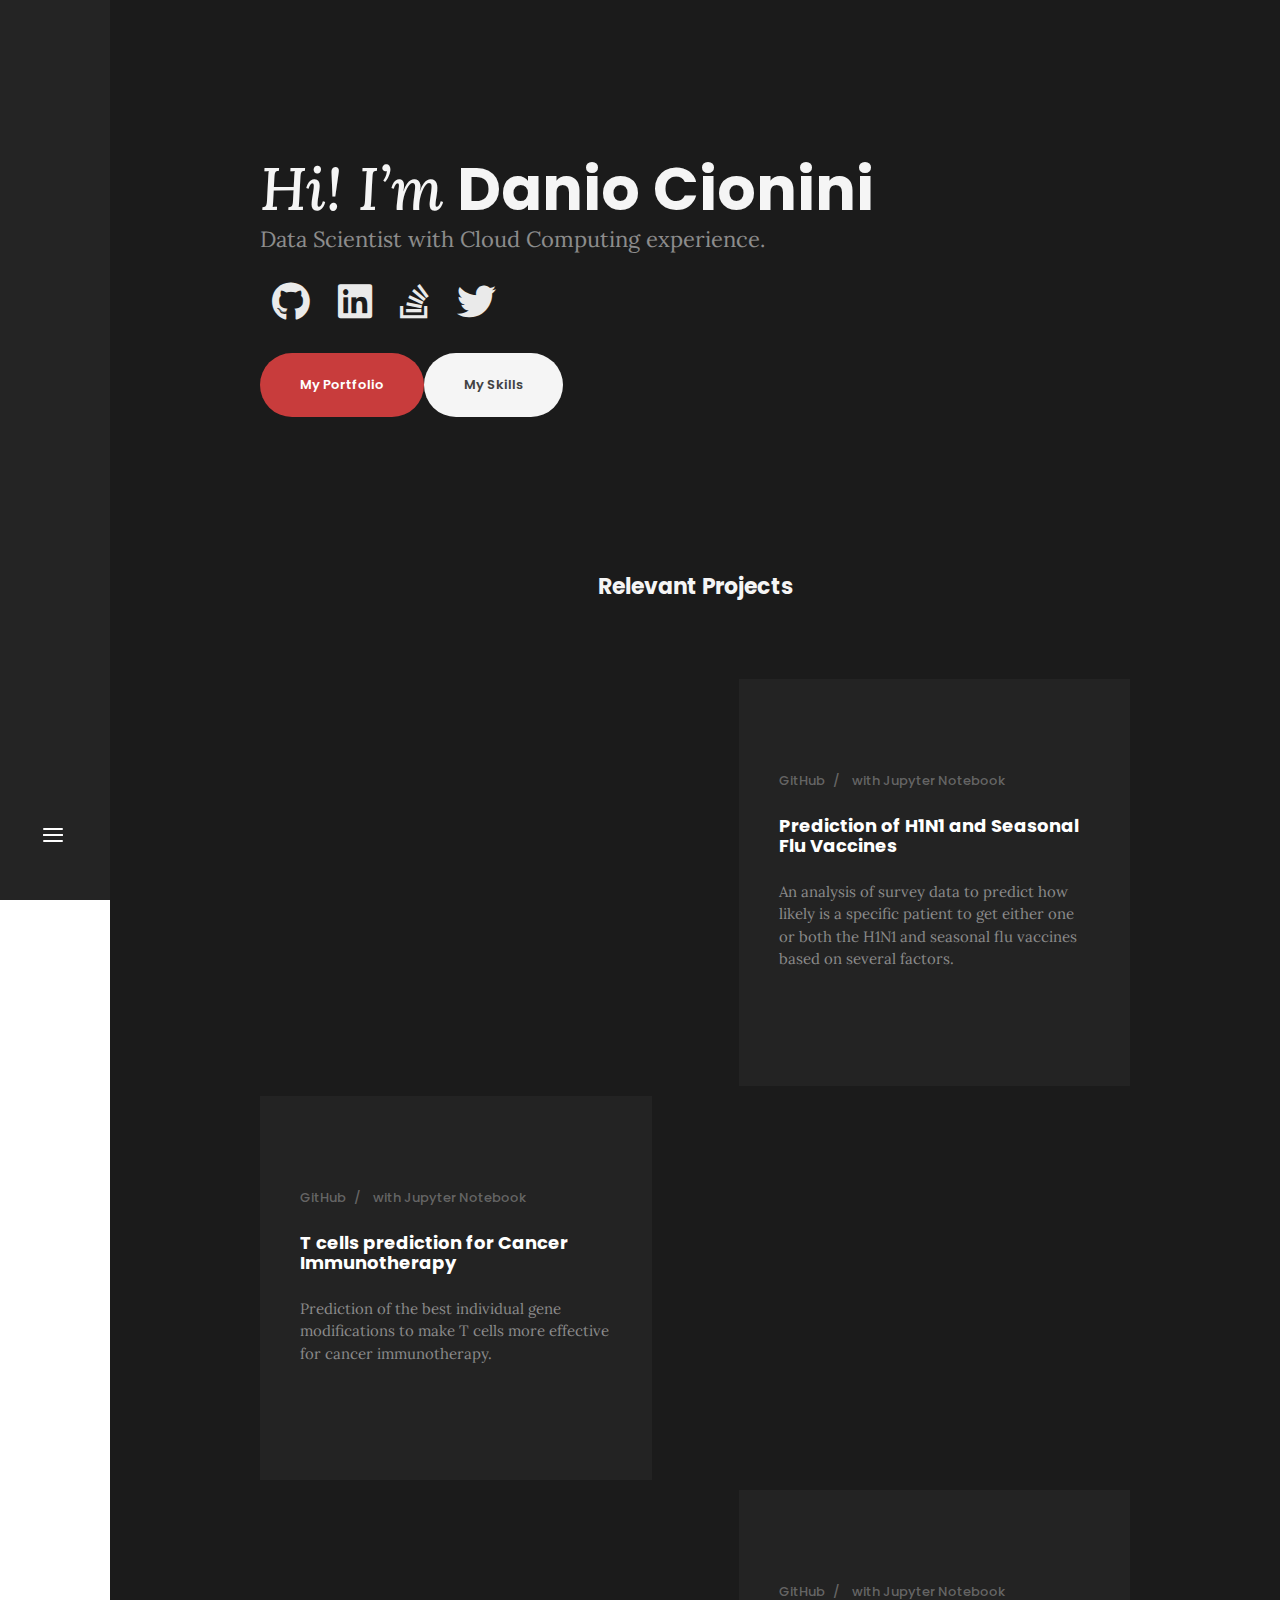
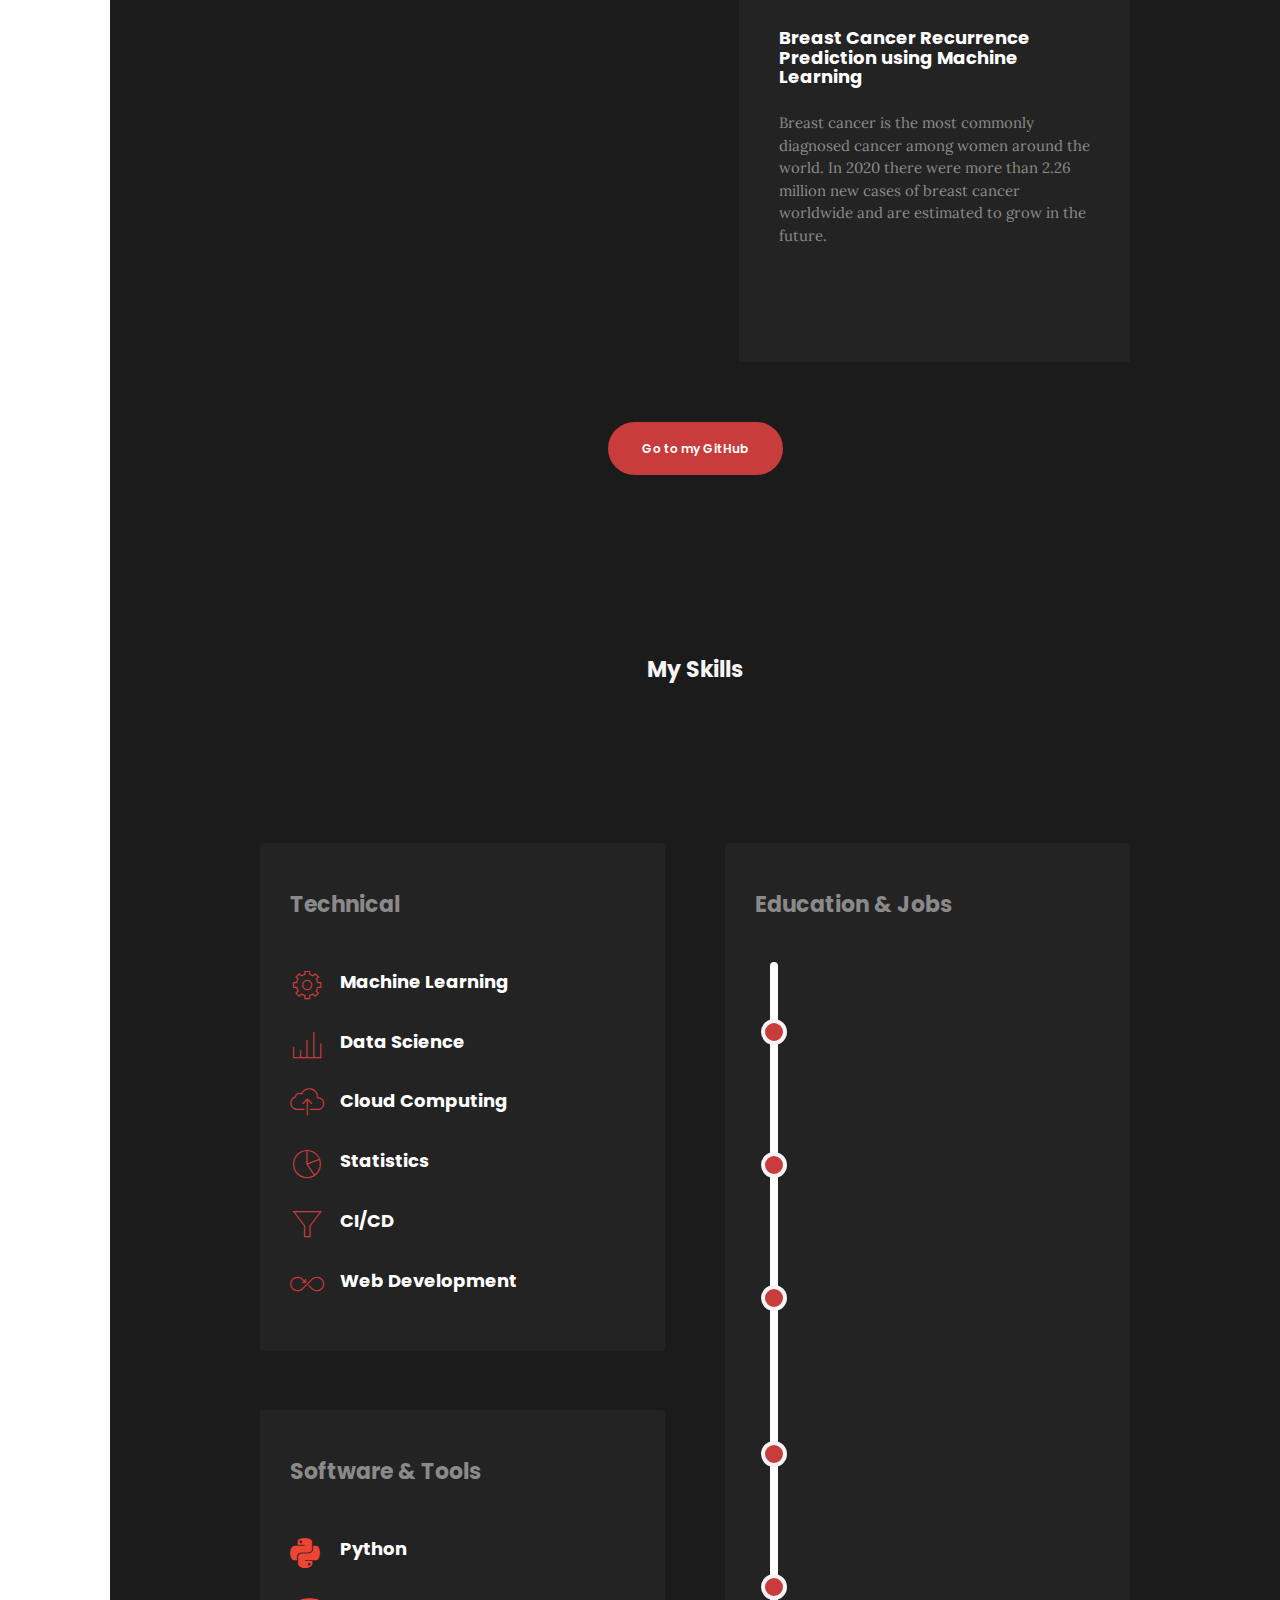
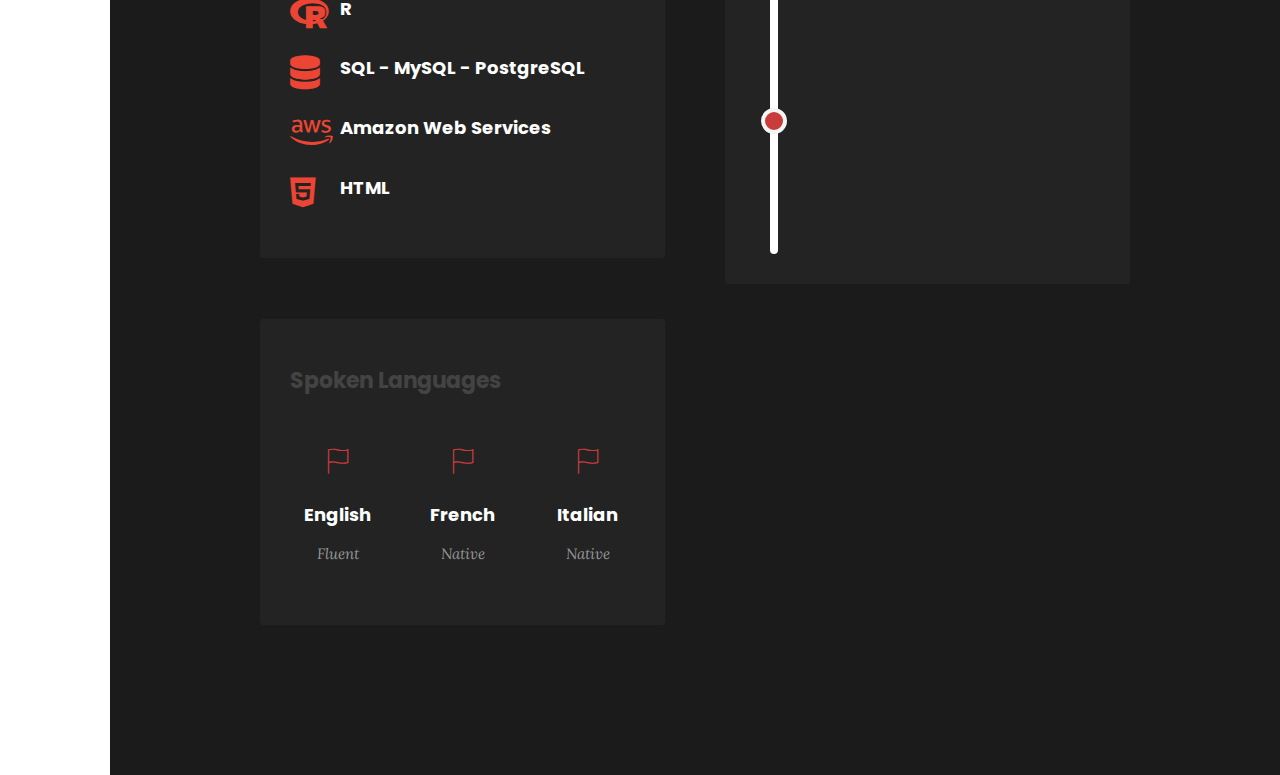
==== commit bb073c96: "Update index.html" ====
--- a/index.html
+++ b/index.html
@@ -119,8 +119,8 @@
                         <li>GitHub</li>
                         <li>with Jupyter Notebook</li>
                     </ul>
-                    <h4 style="color:white;"><a href="https://github.com/daniocionini/mRNA-covid-vaccine-degradation-prediction/blob/main/README.md" target="_blank">Covid-19 mRNA Vaccine Degradation Prediction</a></h4>
-                    <p style="color:rgb(138, 138, 138);">Model deployment to predict likely degradation rates at each base of an RNA molecule.</p>
+                    <h4 style="color:white;"><a href="https://github.com/daniocionini/Prediction-Model-Breast-Cancer-Recurrence" target="_blank">Breast Cancer Recurrence Prediction using Machine Learning</a></h4>
+                    <p style="color:rgb(138, 138, 138);">Breast cancer is the most commonly diagnosed cancer among women around the world. In 2020 there were more than 2.26 million new cases of breast cancer worldwide and are estimated to grow in the future.</p>
                 </div>
             </article>
             <div class="text-center mt-60">
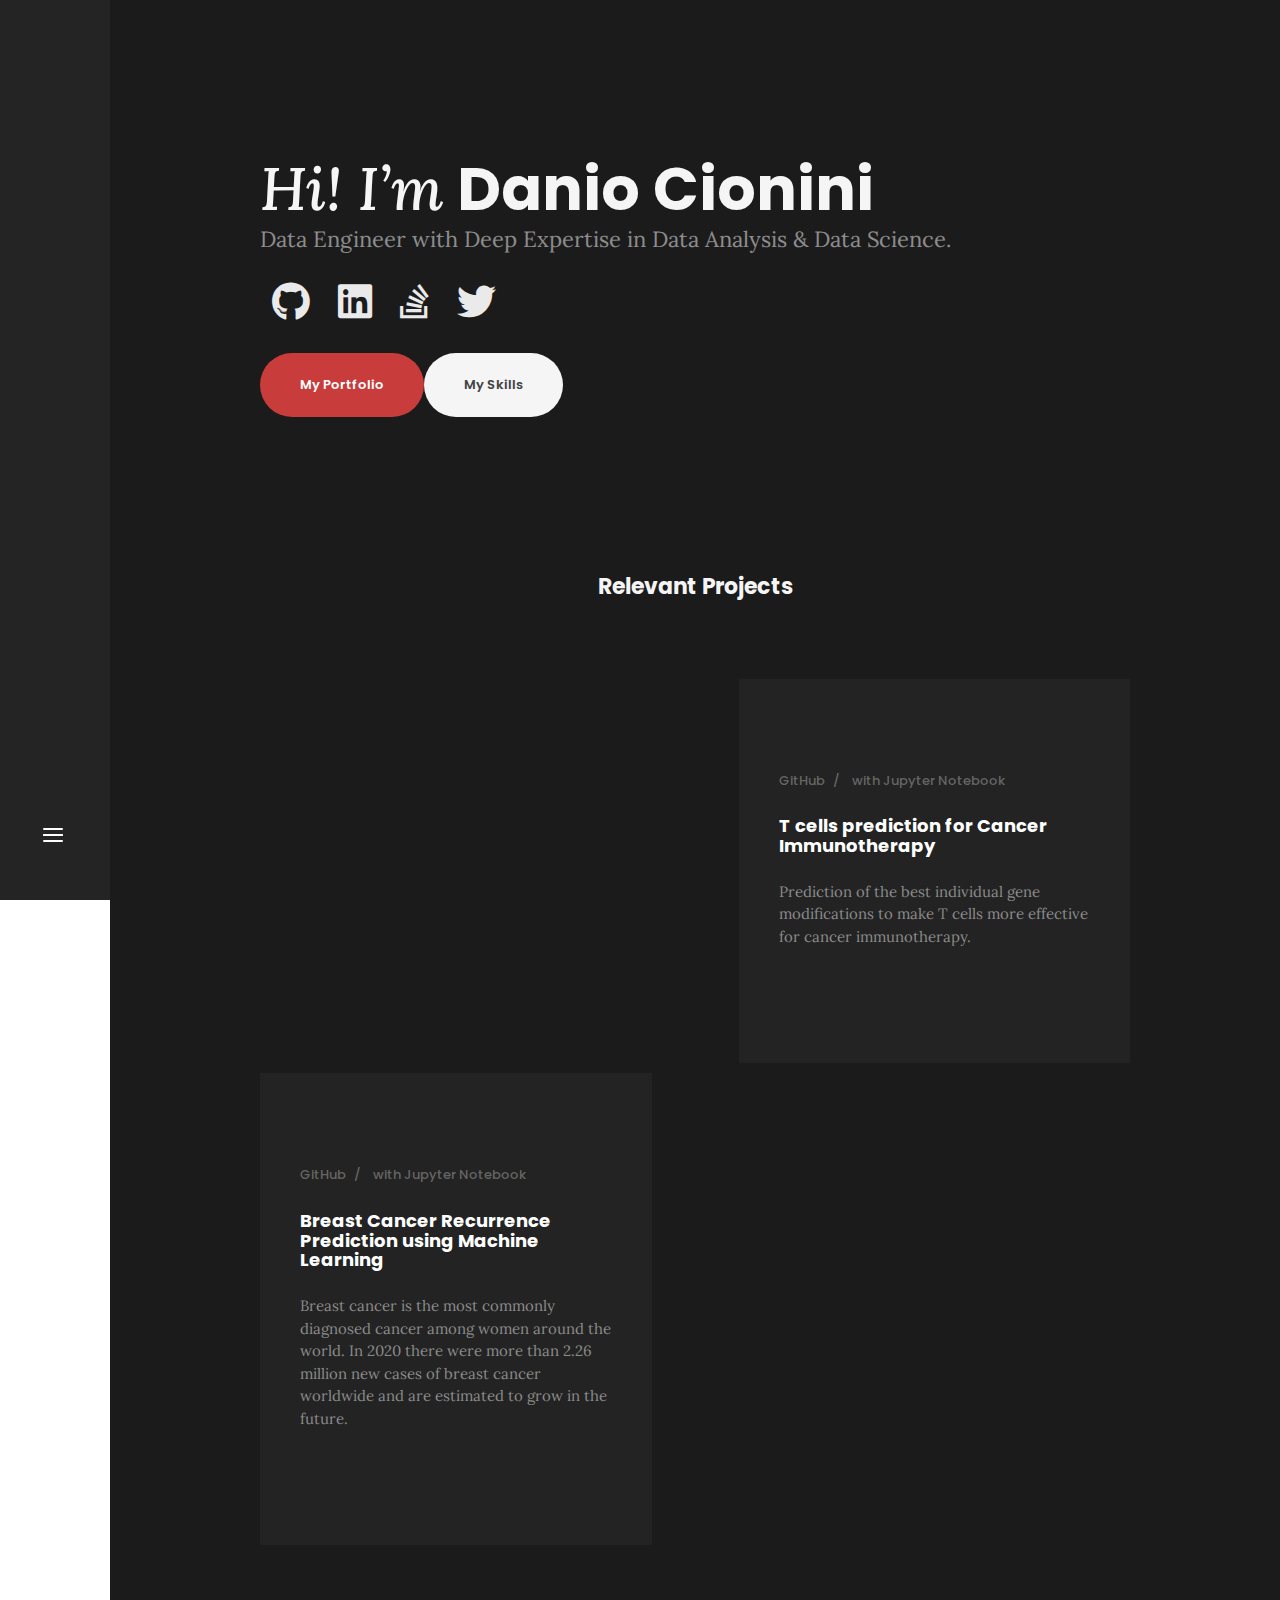
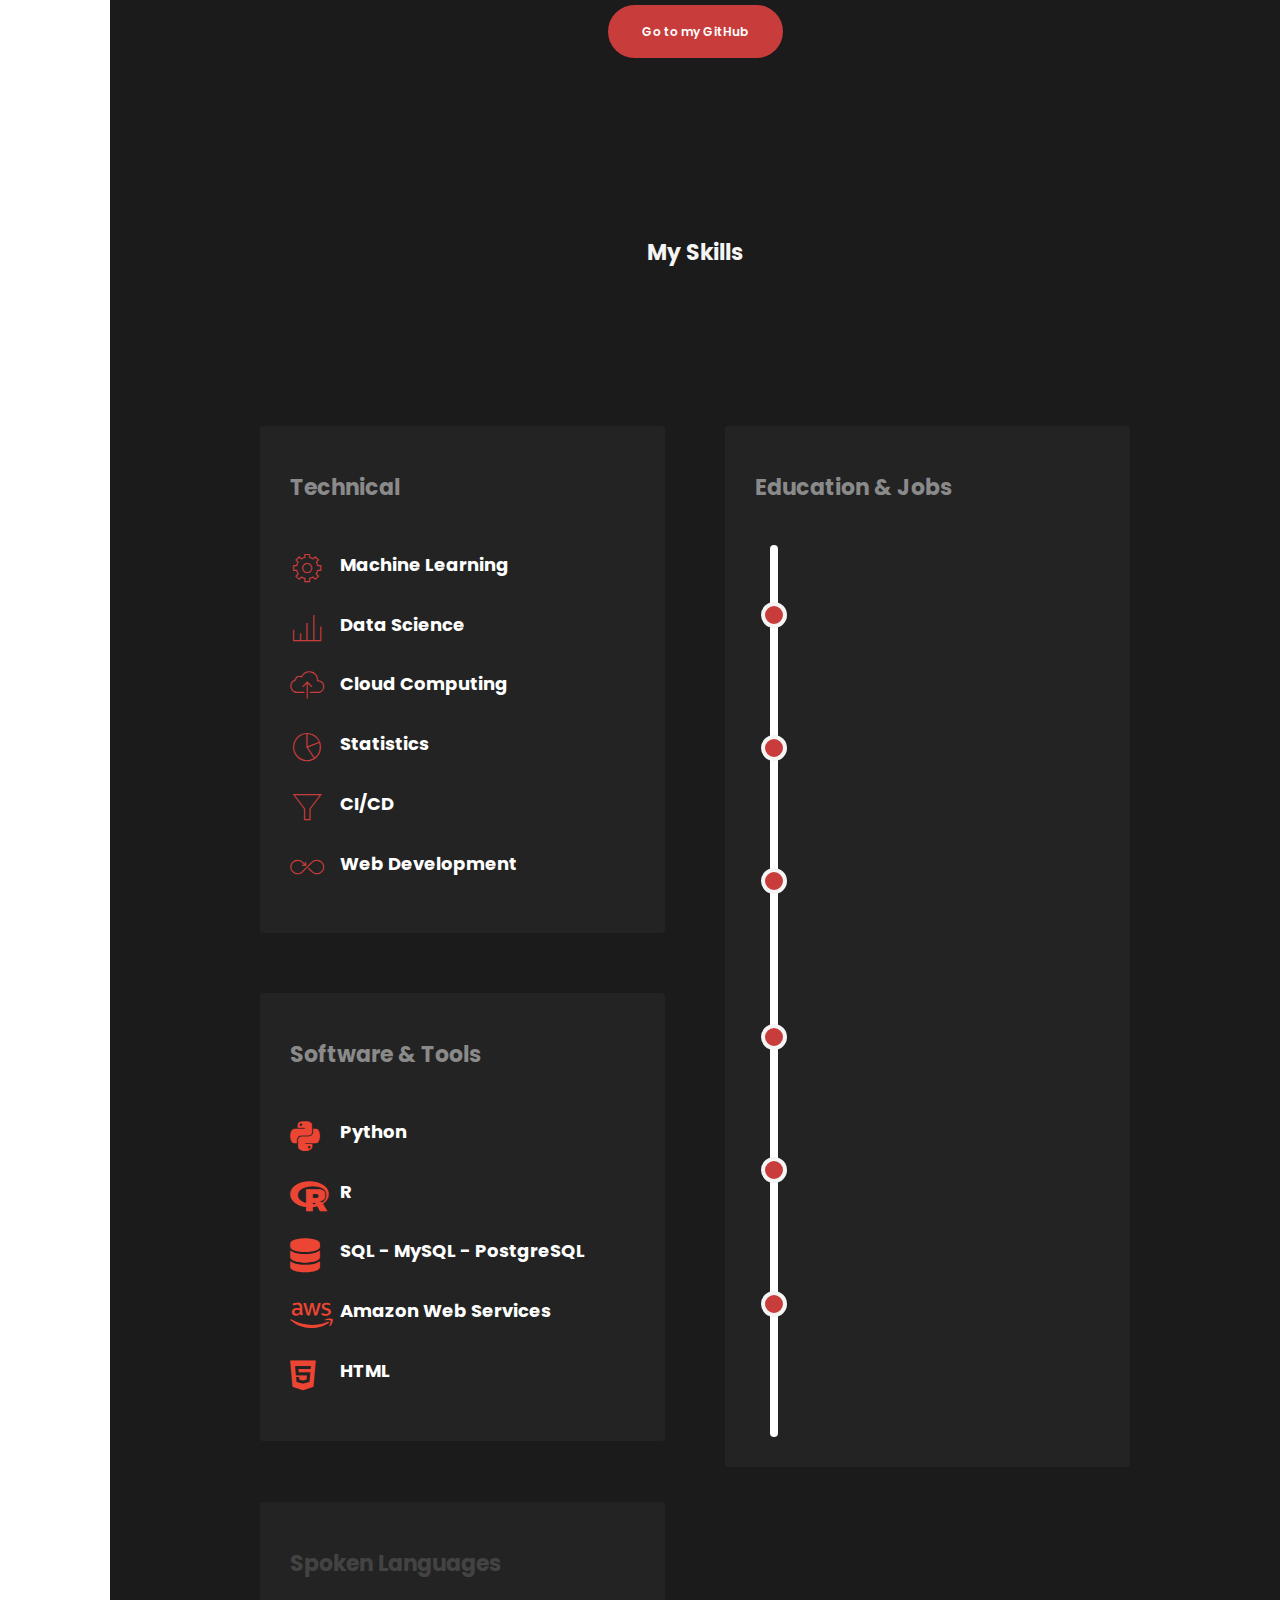
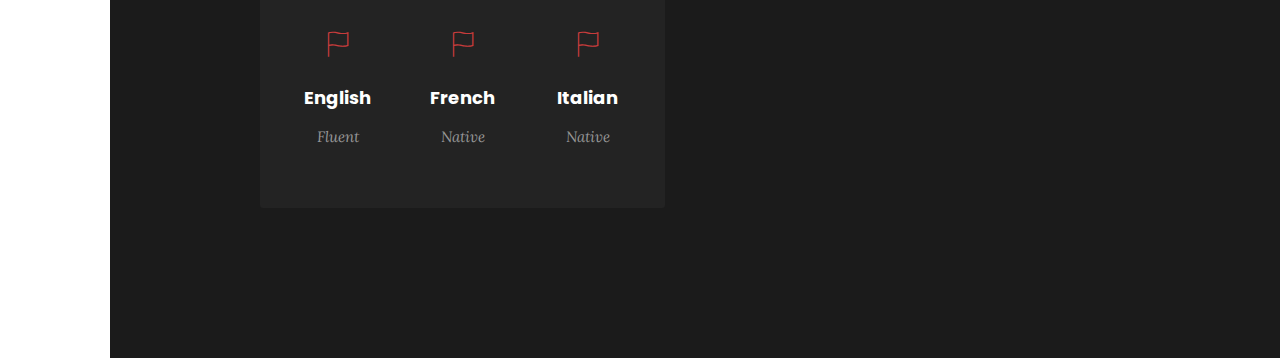
==== commit 9379110a: "Update index.html" ====
--- a/index.html
+++ b/index.html
@@ -69,7 +69,7 @@
         
         <div class="container container-custom mt-90" data-local-scroll>
             <h1 class="text-lg mb-0 color text-dark"><em>Hi! I’m</em> Danio Cionini</h1>
-            <p class="lead text-muted">Data Scientist with Cloud Computing experience.</p>
+            <p class="lead text-muted">Data Engineer with Deep Expertise in Data Analysis & Data Science.</p>
             <ul class="nav-icons nav-sm">
                 <li><a href="https://github.com/daniocionini" target="_blank"><i class="fab fa-github"></i></a></li>
                 <li><a href="https://www.linkedin.com/in/daniocionini/" target="_blank"><i class="fab fa-linkedin"></i></a></li>
@@ -85,18 +85,6 @@
     <section id="latest-posts" class="section background-color bg-black">
         <div class="container container-custom">
             <h3 class="text-center mb-80 text-dark">Relevant Projects</h3>
-            <!-- Post / Item -->
-            <article class="post item">
-                <div class="post-image"><img src="https://camo.githubusercontent.com/f57202ae5f13f471bb6522db1d9cd0557760c2468efa87e41abceeb2613ce286/68747470733a2f2f64726976656e646174612d7075626c69632d6173736574732e73332e616d617a6f6e6177732e636f6d2f666c752d76616363696e652e6a7067" alt=""></div>
-                <div class="post-content">
-                    <ul class="post-meta">
-                        <li>GitHub</li>
-                        <li>with Jupyter Notebook</li>
-                    </ul>
-                    <h4 style="color:white;"><a href="https://github.com/daniocionini/Prediction-Vaccine-H1N1" target="_blank">Prediction of H1N1 and Seasonal Flu Vaccines</a></h4>
-                    <p style="color:rgb(138, 138, 138);">An analysis of survey data to predict how likely is a specific patient to get either one or both the H1N1 and seasonal flu vaccines based on several factors.</p>
-                </div>
-            </article>
             <!-- Post / Item -->
             <article class="post item">
                 <div class="post-image"><img src="https://assets.technologynetworks.com/production/dynamic/images/content/365548/t-cells-that-nibble-tumors-help-cancer-evade-the-immune-response-365548-960x540.jpg?cb=11938070" alt=""></div>
@@ -113,7 +101,7 @@
             </article>
             <!-- Post / Item -->
             <article class="post item">
-                <div class="post-image"><img src="https://media.istockphoto.com/id/1297146235/photo/blue-chromosome-dna-and-gradually-glowing-flicker-light-matter-chemical-when-camera-moving.jpg?s=612x612&w=0&k=20&c=yjSdodXRBvtwzOYtQTqetnn3b4wWDNpF6keupxqxric=" alt=""></div>
+                <div class="post-image"><img src="https://www.westminsterclinic.ae/wp-content/uploads/2022/10/Breast-Cancer-Awareness-Westminster-Ortho-Med-Clinic-.png" alt=""></div>
                 <div class="post-content">
                     <ul class="post-meta">
                         <li>GitHub</li>
@@ -196,8 +184,8 @@
                             <div class="timeline-event animated">
                                 <div class="content">
                                     <span class="date" style="color:rgb(138, 138, 138);">04.2023 - Present</span>
-                                    <h4 style="color:white">Data Scientist (Intern)</h4>
-                                    <span class="caption" style="color:rgb(138, 138, 138);"><a href="https://www.filactech.com/team-filac" target="_blank">Digi.Bio</a></span>
+                                    <h4 style="color:white">Data Scientist</h4>
+                                    <span class="caption" style="color:rgb(138, 138, 138);"><a href="https://digi.bio/team/" target="_blank">Digi.Bio</a></span>
                                 </div>
                             </div>
                             <!-- Event-->
